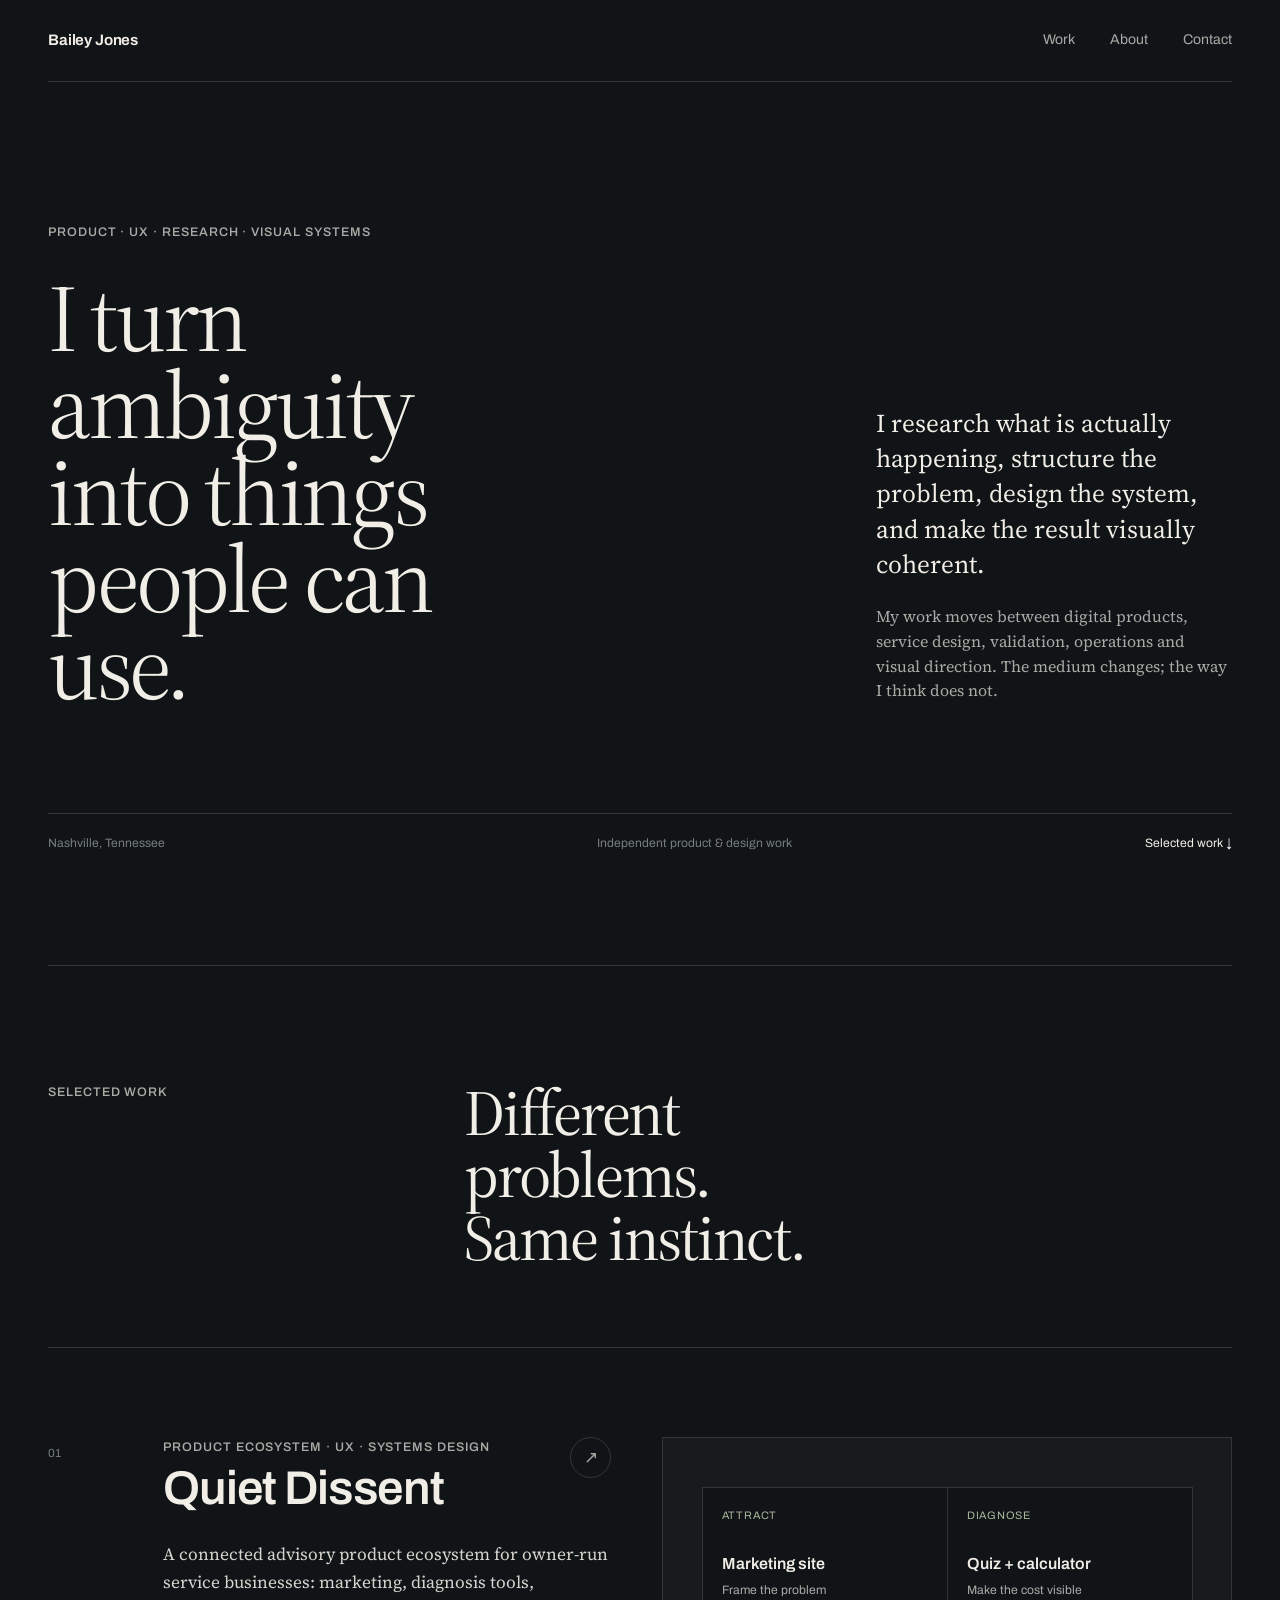
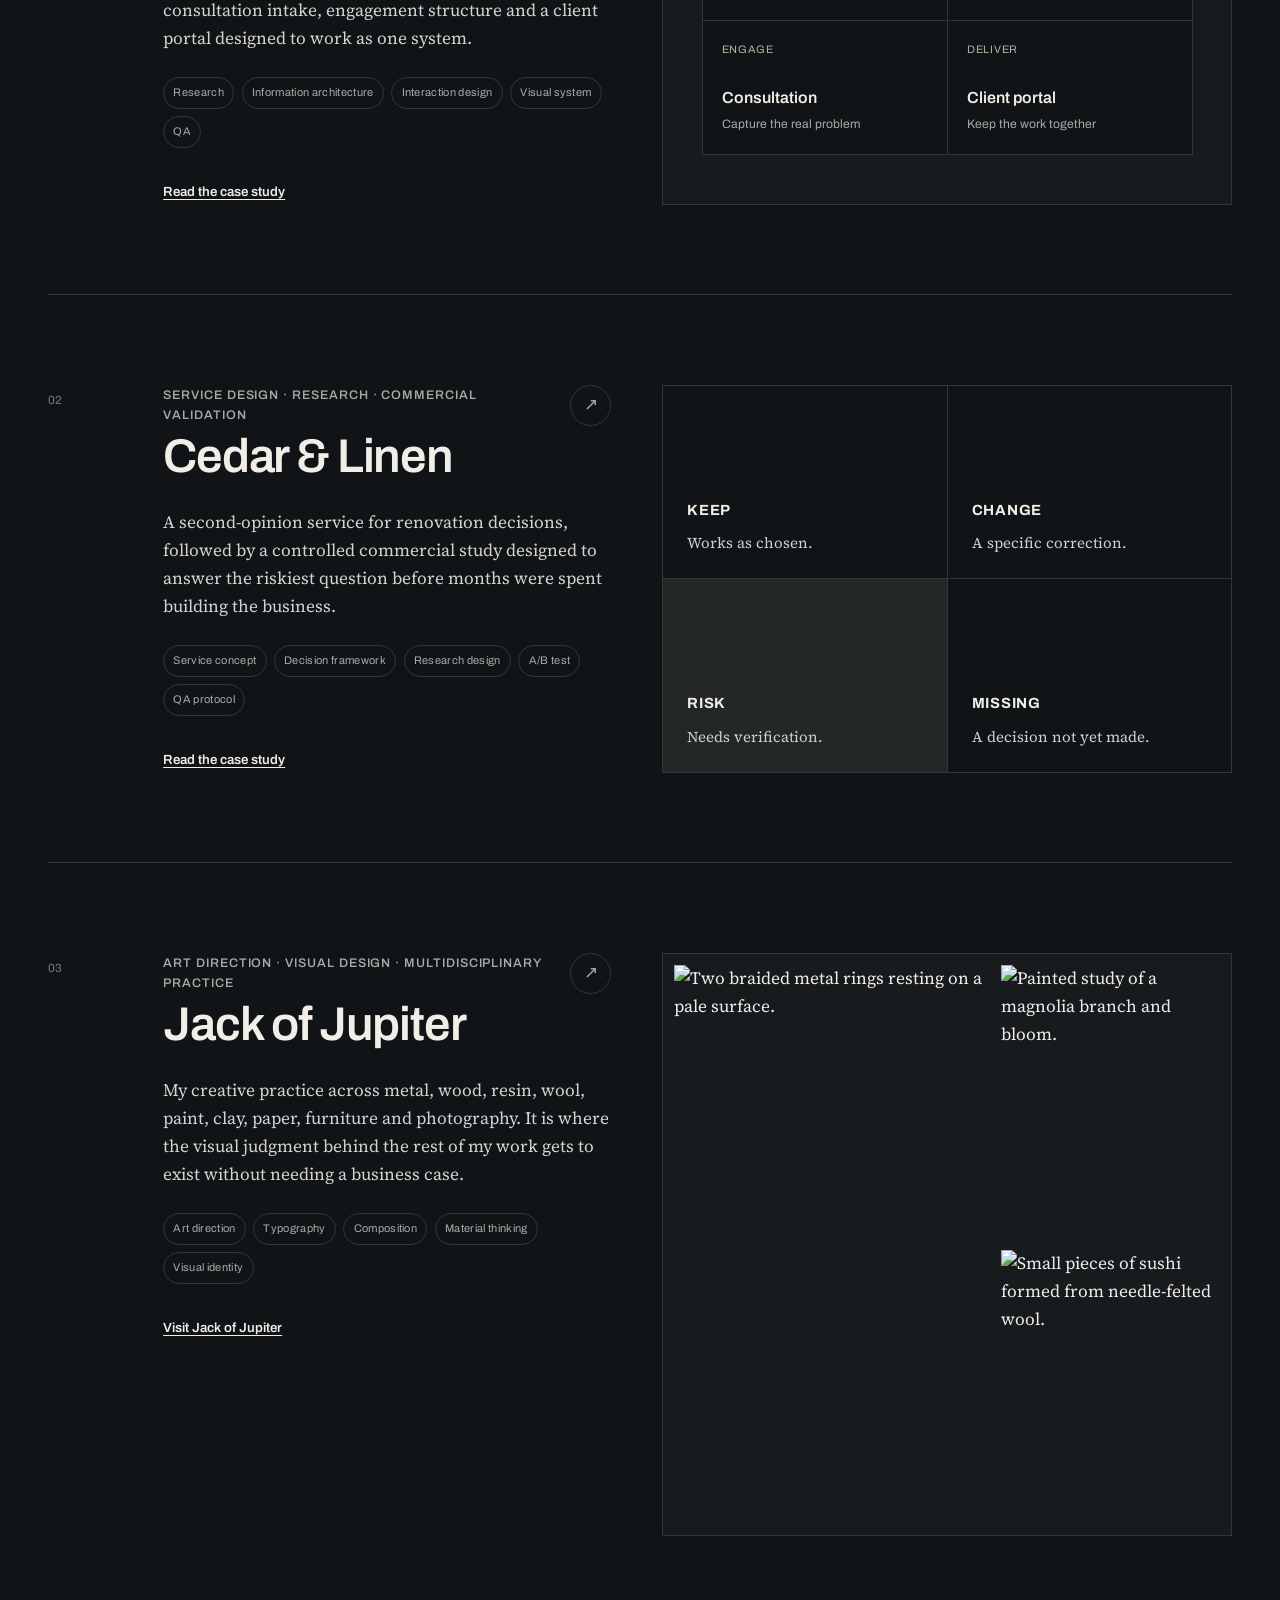
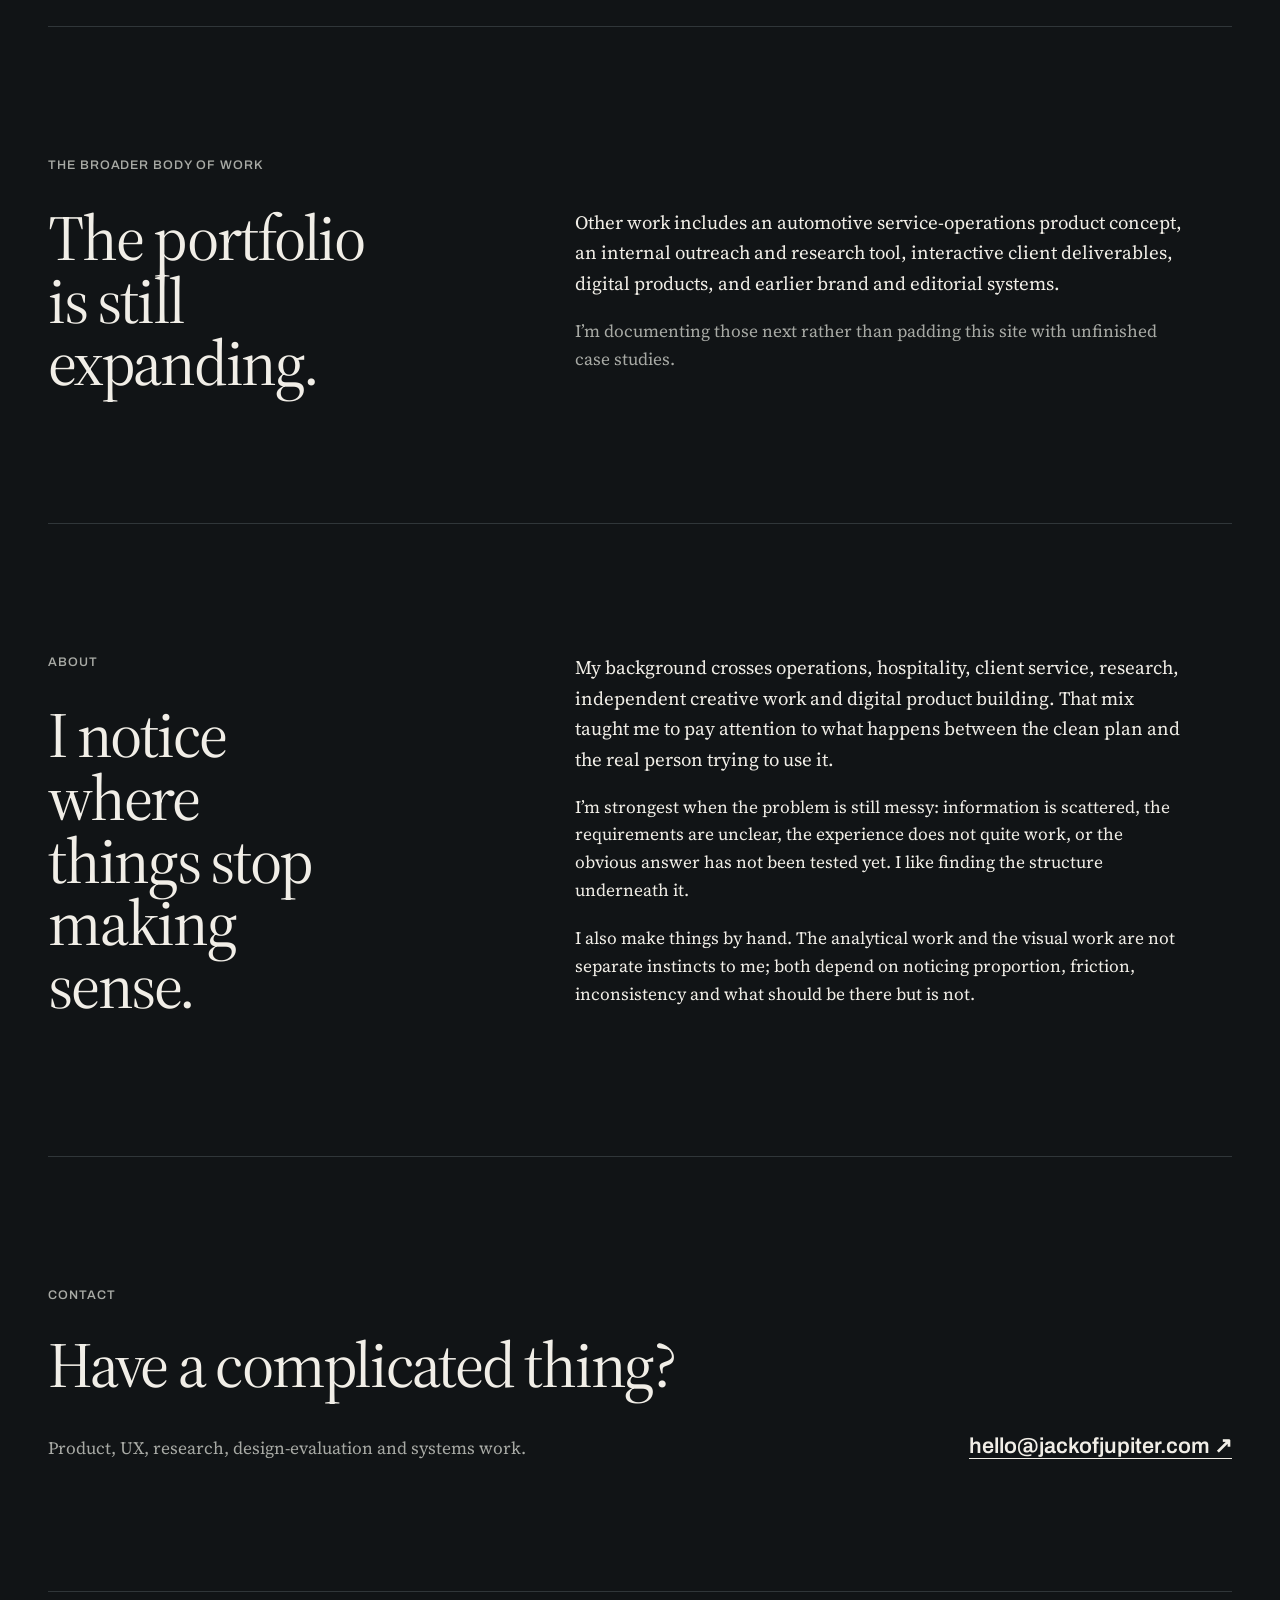
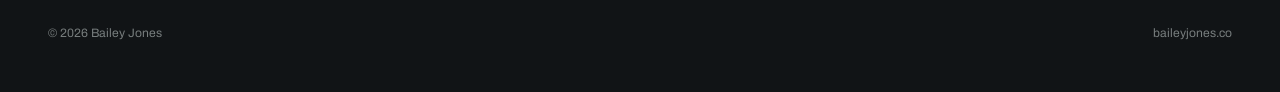
==== index.html @ 88d44edd "Add files via upload" ====
<!doctype html>
<html lang="en">
<head>
<meta charset="utf-8">
<meta name="viewport" content="width=device-width, initial-scale=1, viewport-fit=cover">
<title>Bailey Jones — Product, UX, research & visual systems</title>
<meta name="description" content="Bailey Jones turns ambiguous problems into clear systems, useful experiences and visually coherent work.">
<meta property="og:title" content="Bailey Jones — Product, UX, research & visual systems">
<meta property="og:description" content="Selected work in product thinking, UX, research, service design and visual systems.">
<meta property="og:type" content="website">
<link rel="icon" href="/favicon.svg" type="image/svg+xml">
<link rel="preconnect" href="https://fonts.googleapis.com">
<link rel="preconnect" href="https://fonts.gstatic.com" crossorigin>
<link href="https://fonts.googleapis.com/css2?family=Archivo:wdth,wght@62..125,100..900&family=Source+Serif+4:ital,opsz,wght@0,8..60,300..700;1,8..60,400&display=swap" rel="stylesheet">
<link rel="stylesheet" href="/styles.css">
</head>

<body>
<a class="skip" href="#main">Skip to content</a>

<div class="wrap">
  <header class="site-head">
    <a class="name" href="/">Bailey Jones</a>
    <nav aria-label="Primary">
      <a href="#work">Work</a>
      <a href="#about">About</a>
      <a href="#contact">Contact</a>
    </nav>
  </header>

  <main id="main">
    <section class="hero" aria-labelledby="hero-title">
      <p class="eyebrow">Product · UX · research · visual systems</p>

      <div class="hero-grid">
        <h1 id="hero-title">I turn ambiguity into things people can use.</h1>

        <div class="hero-copy">
          <p>I research what is actually happening, structure the problem, design the system, and make the result visually coherent.</p>
          <p class="hero-note">My work moves between digital products, service design, validation, operations and visual direction. The medium changes; the way I think does not.</p>
        </div>
      </div>

      <div class="hero-footer" aria-label="Summary">
        <span>Nashville, Tennessee</span>
        <span>Independent product & design work</span>
        <a href="#work">Selected work ↓</a>
      </div>
    </section>

    <section id="work" class="work" aria-labelledby="work-title">
      <div class="section-head">
        <p class="section-kicker">Selected work</p>
        <h2 id="work-title">Different problems.<br>Same instinct.</h2>
      </div>

      <div class="work-list">
        <article class="project" id="quiet-dissent">
          <div class="project-index" aria-hidden="true">01</div>

          <div class="project-main">
            <div class="project-heading">
              <div>
                <p class="project-type">Product ecosystem · UX · systems design</p>
                <h3>Quiet Dissent</h3>
              </div>
              <a class="project-arrow" href="/quiet-dissent" aria-label="Read Quiet Dissent case study">↗</a>
            </div>

            <p class="project-desc">A connected advisory product ecosystem for owner-run service businesses: marketing, diagnosis tools, consultation intake, engagement structure and a client portal designed to work as one system.</p>

            <div class="project-proof">
              <span>Research</span>
              <span>Information architecture</span>
              <span>Interaction design</span>
              <span>Visual system</span>
              <span>QA</span>
            </div>

            <a class="text-link" href="/quiet-dissent">Read the case study</a>
          </div>

          <div class="project-visual project-visual-system" aria-label="Quiet Dissent system overview">
            <div class="system-mini">
              <div><span>Attract</span><b>Marketing site</b><small>Frame the problem</small></div>
              <div><span>Diagnose</span><b>Quiz + calculator</b><small>Make the cost visible</small></div>
              <div><span>Engage</span><b>Consultation</b><small>Capture the real problem</small></div>
              <div><span>Deliver</span><b>Client portal</b><small>Keep the work together</small></div>
            </div>
          </div>
        </article>

        <article class="project" id="cedar-and-linen">
          <div class="project-index" aria-hidden="true">02</div>

          <div class="project-main">
            <div class="project-heading">
              <div>
                <p class="project-type">Service design · research · commercial validation</p>
                <h3>Cedar &amp; Linen</h3>
              </div>
              <a class="project-arrow" href="/cedar-and-linen" aria-label="Read Cedar and Linen case study">↗</a>
            </div>

            <p class="project-desc">A second-opinion service for renovation decisions, followed by a controlled commercial study designed to answer the riskiest question before months were spent building the business.</p>

            <div class="project-proof">
              <span>Service concept</span>
              <span>Decision framework</span>
              <span>Research design</span>
              <span>A/B test</span>
              <span>QA protocol</span>
            </div>

            <a class="text-link" href="/cedar-and-linen">Read the case study</a>
          </div>

          <div class="project-visual">
            <dl class="verdicts compact" aria-label="Cedar and Linen review framework">
              <div><dt>KEEP</dt><dd>Works as chosen.</dd></div>
              <div><dt>CHANGE</dt><dd>A specific correction.</dd></div>
              <div class="risk"><dt>RISK</dt><dd>Needs verification.</dd></div>
              <div><dt>MISSING</dt><dd>A decision not yet made.</dd></div>
            </dl>
          </div>
        </article>

        <article class="project project-creative" id="jack-of-jupiter">
          <div class="project-index" aria-hidden="true">03</div>

          <div class="project-main">
            <div class="project-heading">
              <div>
                <p class="project-type">Art direction · visual design · multidisciplinary practice</p>
                <h3>Jack of Jupiter</h3>
              </div>
              <a class="project-arrow" href="https://www.jackofjupiter.com" aria-label="Visit Jack of Jupiter">↗</a>
            </div>

            <p class="project-desc">My creative practice across metal, wood, resin, wool, paint, clay, paper, furniture and photography. It is where the visual judgment behind the rest of my work gets to exist without needing a business case.</p>

            <div class="project-proof">
              <span>Art direction</span>
              <span>Typography</span>
              <span>Composition</span>
              <span>Material thinking</span>
              <span>Visual identity</span>
            </div>

            <a class="text-link" href="https://www.jackofjupiter.com">Visit Jack of Jupiter</a>
          </div>

          <div class="project-visual creative-grid" aria-label="Selected Jack of Jupiter work">
            <figure class="creative-a">
              <img loading="lazy" src="https://www.jackofjupiter.com/_next/image?url=%2Fwork%2Fbraided-rings.jpg&w=828&q=75" alt="Two braided metal rings resting on a pale surface." width="400" height="400">
            </figure>
            <figure class="creative-b">
              <img loading="lazy" src="https://www.jackofjupiter.com/_next/image?url=%2Fwork%2Fmagnolia-study.jpg&w=828&q=75" alt="Painted study of a magnolia branch and bloom." width="320" height="400">
            </figure>
            <figure class="creative-c">
              <img loading="lazy" src="https://www.jackofjupiter.com/_next/image?url=%2Fwork%2Fneedle-felt-sushi.jpg&w=828&q=75" alt="Small pieces of sushi formed from needle-felted wool." width="400" height="400">
            </figure>
          </div>
        </article>
      </div>
    </section>

    <section class="range" aria-labelledby="range-title">
      <p class="section-kicker">The broader body of work</p>
      <div class="range-grid">
        <h2 id="range-title">The portfolio is still expanding.</h2>
        <div>
          <p>Other work includes an automotive service-operations product concept, an internal outreach and research tool, interactive client deliverables, digital products, and earlier brand and editorial systems.</p>
          <p class="muted">I’m documenting those next rather than padding this site with unfinished case studies.</p>
        </div>
      </div>
    </section>

    <section class="about" id="about" aria-labelledby="about-title">
      <div>
        <p class="section-kicker">About</p>
        <h2 id="about-title">I notice where things stop making sense.</h2>
      </div>

      <div class="about-copy">
        <p>My background crosses operations, hospitality, client service, research, independent creative work and digital product building. That mix taught me to pay attention to what happens between the clean plan and the real person trying to use it.</p>
        <p>I’m strongest when the problem is still messy: information is scattered, the requirements are unclear, the experience does not quite work, or the obvious answer has not been tested yet. I like finding the structure underneath it.</p>
        <p>I also make things by hand. The analytical work and the visual work are not separate instincts to me; both depend on noticing proportion, friction, inconsistency and what should be there but is not.</p>
      </div>
    </section>

    <section class="contact" id="contact" aria-labelledby="contact-title">
      <p class="section-kicker">Contact</p>
      <h2 id="contact-title">Have a complicated thing?</h2>
      <div class="contact-row">
        <p>Product, UX, research, design-evaluation and systems work.</p>
        <a class="contact-link" href="mailto:hello@jackofjupiter.com">hello@jackofjupiter.com ↗</a>
      </div>
    </section>
  </main>

  <footer class="site-foot">
    <span>© 2026 Bailey Jones</span>
    <span>baileyjones.co</span>
  </footer>
</div>
</body>
</html>
---- styles.css ----
:root {
  --bg: #111416;
  --bg-soft: #171b1e;
  --panel: #1d2225;
  --ink: #f1eee7;
  --muted: #a8aaa5;
  --quiet: #777d7d;
  --rule: #303639;
  --accent: #a9b59d;
  --accent-soft: #c8d0c0;
  --warm: #d7c6ad;

  --display: "Source Serif 4", Georgia, serif;
  --ui: "Archivo", "Helvetica Neue", Arial, sans-serif;

  --page: 82rem;
  --gutter: clamp(1.25rem, 4vw, 3rem);

  box-sizing: border-box;
  color-scheme: dark;
}

*, *::before, *::after { box-sizing: inherit; }

html {
  scroll-behavior: smooth;
  scroll-padding-top: 2rem;
  -webkit-text-size-adjust: 100%;
}

body {
  margin: 0;
  background: var(--bg);
  color: var(--ink);
  font-family: var(--display);
  font-size: 1.08rem;
  line-height: 1.62;
  text-rendering: optimizeLegibility;
}

img { max-width: 100%; display: block; }

a {
  color: inherit;
  text-decoration-thickness: 1px;
  text-underline-offset: .22em;
}

a:hover { text-decoration-thickness: 2px; }

:focus-visible {
  outline: 2px solid var(--accent-soft);
  outline-offset: 4px;
  border-radius: 2px;
}

.skip {
  position: absolute;
  left: -9999px;
}

.skip:focus {
  left: var(--gutter);
  top: 1rem;
  z-index: 100;
  background: var(--ink);
  color: var(--bg);
  padding: .55rem .8rem;
  font-family: var(--ui);
  font-size: .85rem;
}

.wrap {
  width: min(100%, var(--page));
  margin: 0 auto;
  padding: 0 var(--gutter);
}

/* Header */

.site-head {
  display: flex;
  justify-content: space-between;
  align-items: center;
  gap: 2rem;
  min-height: 5.1rem;
  border-bottom: 1px solid var(--rule);
  font-family: var(--ui);
}

.site-head .name {
  font-size: .95rem;
  font-weight: 650;
  letter-spacing: -.01em;
  text-decoration: none;
}

.site-head nav {
  display: flex;
  gap: clamp(1rem, 3vw, 2.2rem);
}

.site-head nav a {
  color: var(--muted);
  font-size: .88rem;
  text-decoration: none;
}

.site-head nav a:hover,
.site-head nav a[aria-current] {
  color: var(--ink);
}

/* Shared type */

h1, h2, h3 {
  margin: 0;
  font-weight: 430;
  letter-spacing: -.035em;
}

h1, h2 { font-family: var(--display); }

h3 {
  font-family: var(--ui);
  letter-spacing: -.025em;
}

.eyebrow,
.section-kicker,
.project-type,
.project-index,
.project-proof,
.hero-footer,
.text-link,
.project-arrow,
.label,
.back,
.diagram-note {
  font-family: var(--ui);
}

.eyebrow,
.section-kicker,
.project-type {
  margin: 0;
  color: var(--muted);
  font-size: .78rem;
  font-weight: 550;
  letter-spacing: .075em;
  text-transform: uppercase;
}

.muted { color: var(--muted); }

/* Hero */

.hero {
  padding: clamp(5rem, 11vw, 9.5rem) 0 clamp(4.5rem, 9vw, 7rem);
  border-bottom: 1px solid var(--rule);
}

.hero-grid {
  display: grid;
  grid-template-columns: minmax(0, 1.35fr) minmax(17rem, .65fr);
  gap: clamp(3rem, 7vw, 7rem);
  align-items: end;
  margin-top: 2rem;
}

.hero h1 {
  max-width: 9.5ch;
  font-size: clamp(3.5rem, 7.4vw, 7rem);
  line-height: .92;
  font-weight: 380;
}

.hero-copy {
  padding-bottom: .45rem;
}

.hero-copy > p:first-child {
  margin: 0;
  max-width: 25rem;
  font-size: clamp(1.3rem, 2vw, 1.75rem);
  line-height: 1.38;
}

.hero-note {
  margin: 1.35rem 0 0;
  max-width: 27rem;
  color: var(--muted);
  font-size: 1rem;
  line-height: 1.55;
}

.hero-footer {
  display: grid;
  grid-template-columns: 1fr 1fr auto;
  gap: 1rem;
  margin-top: clamp(4rem, 8vw, 7rem);
  padding-top: 1.25rem;
  border-top: 1px solid var(--rule);
  color: var(--quiet);
  font-size: .76rem;
}

.hero-footer a {
  color: var(--ink);
  text-decoration: none;
}

/* Section headers */

.work {
  padding: clamp(4.5rem, 9vw, 8rem) 0 0;
}

.section-head {
  display: grid;
  grid-template-columns: 1fr 2fr;
  gap: 2rem;
  align-items: start;
  padding-bottom: clamp(3rem, 6vw, 5.5rem);
}

.section-head h2,
.range h2,
.about h2,
.contact h2 {
  font-size: clamp(2.4rem, 5vw, 4.8rem);
  line-height: .98;
  max-width: 12ch;
}

/* Project rows */

.work-list {
  border-top: 1px solid var(--rule);
}

.project {
  display: grid;
  grid-template-columns: 4rem minmax(18rem, .88fr) minmax(22rem, 1.12fr);
  gap: clamp(1.5rem, 4vw, 4.5rem);
  padding: clamp(3.5rem, 7vw, 6.5rem) 0;
  border-bottom: 1px solid var(--rule);
}

.project-index {
  color: var(--quiet);
  font-size: .74rem;
  padding-top: .4rem;
}

.project-main {
  align-self: start;
}

.project-heading {
  display: flex;
  justify-content: space-between;
  gap: 1rem;
  align-items: start;
}

.project-heading h3 {
  margin-top: .5rem;
  font-size: clamp(2rem, 3.7vw, 3.6rem);
  line-height: 1;
  font-weight: 590;
}

.project-arrow {
  flex: 0 0 auto;
  display: grid;
  place-items: center;
  width: 2.55rem;
  height: 2.55rem;
  border: 1px solid var(--rule);
  border-radius: 50%;
  color: var(--muted);
  text-decoration: none;
  transition: border-color .18s ease, color .18s ease, transform .18s ease;
}

.project-arrow:hover {
  color: var(--ink);
  border-color: var(--muted);
  transform: translate(2px, -2px);
}

.project-desc {
  max-width: 36rem;
  margin: 1.75rem 0 1.5rem;
  color: #d5d4cf;
  font-size: 1.08rem;
  line-height: 1.62;
}

.project-proof {
  display: flex;
  flex-wrap: wrap;
  gap: .45rem;
  margin-bottom: 1.8rem;
}

.project-proof span {
  padding: .38rem .58rem;
  border: 1px solid var(--rule);
  border-radius: 999px;
  color: var(--muted);
  font-size: .69rem;
  letter-spacing: .03em;
}

.text-link {
  font-size: .83rem;
  font-weight: 590;
}

.project-visual {
  align-self: stretch;
  min-height: 21rem;
  background: var(--bg-soft);
  border: 1px solid var(--rule);
  overflow: hidden;
}

/* Quiet Dissent visual */

.project-visual-system {
  display: grid;
  align-items: center;
  padding: clamp(1.3rem, 3vw, 2.4rem);
}

.system-mini {
  display: grid;
  grid-template-columns: repeat(2, 1fr);
  gap: 1px;
  background: var(--rule);
  border: 1px solid var(--rule);
}

.system-mini > div {
  min-height: 8.3rem;
  padding: 1.2rem;
  background: var(--bg);
}

.system-mini span,
.system-mini small {
  display: block;
  font-family: var(--ui);
}

.system-mini span {
  margin-bottom: 1.65rem;
  color: var(--accent);
  font-size: .68rem;
  letter-spacing: .07em;
  text-transform: uppercase;
}

.system-mini b {
  display: block;
  margin-bottom: .35rem;
  font-family: var(--ui);
  font-size: 1rem;
  font-weight: 590;
}

.system-mini small {
  color: var(--muted);
  font-size: .76rem;
  line-height: 1.35;
}

/* Cedar visual */

.verdicts {
  display: grid;
  grid-template-columns: repeat(2, 1fr);
  gap: 1px;
  margin: 0;
  background: var(--rule);
}

.verdicts > div {
  padding: 1.25rem 1.3rem;
  background: var(--bg);
}

.verdicts.compact {
  width: 100%;
  height: 100%;
}

.verdicts.compact > div {
  display: flex;
  flex-direction: column;
  justify-content: end;
  min-height: 10.5rem;
  padding: 1.5rem;
}

.verdicts dt {
  margin-bottom: .6rem;
  font-family: var(--ui);
  font-size: .92rem;
  font-weight: 700;
  letter-spacing: .05em;
}

.verdicts dt span {
  display: block;
  margin-top: .15rem;
  color: var(--muted);
  font-size: .78rem;
  font-weight: 500;
  letter-spacing: 0;
}

.verdicts dd {
  margin: 0;
  color: #d1d2cd;
  font-size: .94rem;
  line-height: 1.45;
}

.verdicts .risk {
  background: color-mix(in srgb, var(--accent) 12%, var(--bg));
}

/* Creative visual */

.creative-grid {
  display: grid;
  grid-template-columns: 1.18fr .82fr;
  grid-template-rows: 1fr 1fr;
  gap: .7rem;
  padding: .7rem;
  background: var(--bg-soft);
}

.creative-grid figure {
  margin: 0;
  overflow: hidden;
  min-height: 0;
}

.creative-grid img {
  width: 100%;
  height: 100%;
  object-fit: cover;
}

.creative-a { grid-row: 1 / 3; }
.creative-b { grid-column: 2; grid-row: 1; }
.creative-c { grid-column: 2; grid-row: 2; }

/* Range */

.range,
.about,
.contact {
  padding: clamp(5rem, 10vw, 9rem) 0;
  border-bottom: 1px solid var(--rule);
}

.range-grid,
.about {
  display: grid;
  grid-template-columns: minmax(15rem, .8fr) minmax(20rem, 1.2fr);
  gap: clamp(3rem, 7vw, 8rem);
}

.range-grid {
  margin-top: 2rem;
  align-items: start;
}

.range-grid > div:last-child,
.about-copy {
  max-width: 38rem;
}

.range-grid p,
.about-copy p {
  margin: 0 0 1.2rem;
}

.range-grid p:first-child,
.about-copy p:first-child {
  font-size: 1.18rem;
}

/* About */

.about {
  align-items: start;
}

.about .section-kicker {
  margin-bottom: 2rem;
}

.about h2 {
  max-width: 10ch;
}

/* Contact */

.contact .section-kicker {
  margin-bottom: 1.8rem;
}

.contact h2 {
  max-width: none;
}

.contact-row {
  display: grid;
  grid-template-columns: 1fr auto;
  gap: 2rem;
  align-items: end;
  margin-top: 2rem;
}

.contact-row p {
  max-width: 34rem;
  margin: 0;
  color: var(--muted);
}

.contact-link {
  font-family: var(--ui);
  font-size: clamp(1.05rem, 2vw, 1.35rem);
  font-weight: 600;
}

/* Footer */

.site-foot {
  display: flex;
  justify-content: space-between;
  gap: 1rem;
  flex-wrap: wrap;
  padding: 2rem 0 3rem;
  color: var(--quiet);
  font-family: var(--ui);
  font-size: .76rem;
}

/* Existing case-study pages */

.cs-intro {
  display: grid;
  grid-template-columns: minmax(0, 1.35fr) minmax(17rem, .65fr);
  gap: clamp(3rem, 7vw, 7rem);
  align-items: end;
  padding: clamp(4rem, 9vw, 8rem) 0 clamp(3rem, 6vw, 5rem);
  border-bottom: 1px solid var(--rule);
}

.back {
  color: var(--muted);
  font-size: .78rem;
}

.cs-intro h1 {
  margin-top: 1.25rem;
  font-size: clamp(3.4rem, 7vw, 6.8rem);
  line-height: .92;
  font-weight: 390;
}

.cs-intro .lede {
  max-width: 30ch;
  margin: 1.4rem 0 0;
  color: #d5d4cf;
  font-size: clamp(1.25rem, 2vw, 1.6rem);
  line-height: 1.4;
}

.facts {
  display: grid;
  grid-template-columns: max-content 1fr;
  gap: .7rem 1.2rem;
  margin: 0;
}

.facts dt {
  font-family: var(--ui);
  font-size: .72rem;
  font-weight: 650;
  text-transform: uppercase;
  letter-spacing: .055em;
}

.facts dd {
  margin: 0;
  color: var(--muted);
  font-size: .98rem;
  line-height: 1.45;
}

.cs-section {
  display: grid;
  grid-template-columns: minmax(10rem, .45fr) minmax(0, 1fr);
  gap: clamp(2rem, 6vw, 7rem);
  padding: clamp(3.5rem, 7vw, 6.5rem) 0;
  border-bottom: 1px solid var(--rule);
}

.cs-section > h2 {
  font-size: clamp(1.8rem, 3vw, 2.8rem);
  line-height: 1;
}

.cs-section .prose,
.cs-section .decisions,
.cs-section .links {
  max-width: 44rem;
}

.cs-section .prose p {
  margin: 0 0 1.15rem;
}

.cs-section .prose ul {
  margin: 0 0 1.2rem;
  padding-left: 1.1rem;
}

.cs-section .prose li {
  margin-bottom: .55rem;
}

.cs-section .full {
  grid-column: 1 / -1;
  margin-top: 1rem;
}

.flow {
  display: grid;
  grid-template-columns: repeat(2, 1fr);
  gap: 1px;
  margin: 0;
  padding: 0;
  list-style: none;
  background: var(--rule);
  border: 1px solid var(--rule);
  counter-reset: stage;
}

.flow > li {
  padding: 1.25rem;
  background: var(--bg);
  counter-increment: stage;
}

.flow .stage {
  display: flex;
  gap: .55rem;
  align-items: baseline;
  margin-bottom: .75rem;
  font-family: var(--ui);
  font-weight: 650;
}

.flow .stage::before {
  content: counter(stage);
  color: var(--quiet);
  font-size: .72rem;
  font-weight: 500;
}

.flow ul {
  display: grid;
  gap: .65rem;
  margin: 0;
  padding: 0;
  list-style: none;
}

.flow ul li {
  padding-left: .85rem;
  border-left: 2px solid var(--rule);
  color: var(--muted);
  font-size: .9rem;
  line-height: 1.45;
}

.flow ul li b {
  display: block;
  color: var(--ink);
  font-family: var(--ui);
  font-size: .88rem;
  font-weight: 600;
}

.flow ul li.internal {
  border-left-style: dashed;
}

.flow.four {
  grid-template-columns: repeat(4, 1fr);
}

.diagram-note {
  margin: .75rem 0 0;
  color: var(--quiet);
  font-size: .72rem;
}

.decisions {
  display: grid;
}

.decision {
  padding: 2rem 0;
  border-top: 1px solid var(--rule);
}

.decision:first-child {
  padding-top: 0;
  border-top: 0;
}

.decision h3 {
  margin-bottom: .85rem;
  font-size: 1.45rem;
}

.decision p {
  margin: 0 0 .9rem;
}

.decision .why,
.decision .cost {
  display: grid;
  grid-template-columns: 5rem 1fr;
  gap: 1rem;
  margin: 0 0 .65rem;
  color: var(--muted);
  font-size: .98rem;
}

.decision .why b,
.decision .cost b {
  color: var(--ink);
  font-family: var(--ui);
  font-size: .72rem;
  font-weight: 650;
  text-transform: uppercase;
  letter-spacing: .05em;
}

.links {
  display: grid;
  gap: 1rem;
  margin: 0;
  padding: 0;
  list-style: none;
}

.links li {
  display: grid;
  gap: .15rem;
  padding-bottom: 1rem;
  border-bottom: 1px solid var(--rule);
}

.links a {
  font-family: var(--ui);
  font-weight: 600;
}

.links span {
  color: var(--muted);
  font-size: .95rem;
}

.variants {
  display: grid;
  grid-template-columns: 1fr 1fr;
  gap: 1px;
  max-width: 38rem;
  margin: 0 0 1.5rem;
  background: var(--rule);
  border: 1px solid var(--rule);
}

.variants > div {
  padding: 1.15rem 1.25rem;
  background: var(--bg);
}

.variants .price {
  font-family: var(--ui);
  font-size: clamp(1.8rem, 3vw, 2.5rem);
  font-weight: 650;
}

.variants .same {
  grid-column: 1 / -1;
  color: var(--muted);
  font-family: var(--ui);
  font-size: .8rem;
}

.next {
  padding: clamp(3rem, 7vw, 5rem) 0;
}

.next .label {
  color: var(--muted);
  font-size: .72rem;
  text-transform: uppercase;
  letter-spacing: .06em;
}

.next a {
  display: inline-block;
  margin-top: .4rem;
  font-size: clamp(2rem, 4vw, 3.7rem);
  line-height: 1;
}

.strip {
  display: flex;
  gap: .8rem;
  overflow-x: auto;
  margin: 0;
  padding: .25rem 0 1rem;
  list-style: none;
  scroll-snap-type: x mandatory;
}

.strip li {
  flex: 0 0 auto;
  scroll-snap-align: start;
}

.strip figure { margin: 0; }

.strip img {
  height: clamp(15rem, 33vw, 24rem);
  width: auto;
  object-fit: cover;
}

.strip figcaption {
  margin-top: .45rem;
  color: var(--muted);
  font-family: var(--ui);
  font-size: .75rem;
}

/* Responsive */

@media (max-width: 62rem) {
  .hero-grid,
  .cs-intro {
    grid-template-columns: 1fr;
  }

  .hero h1 {
    max-width: 11ch;
  }

  .hero-copy {
    max-width: 34rem;
  }

  .project {
    grid-template-columns: 3rem 1fr;
  }

  .project-visual {
    grid-column: 2;
  }

  .section-head,
  .range-grid,
  .about {
    grid-template-columns: 1fr;
  }

  .flow.four {
    grid-template-columns: repeat(2, 1fr);
  }
}

@media (max-width: 42rem) {
  body { font-size: 1rem; }

  .site-head {
    min-height: 4.5rem;
  }

  .site-head nav {
    gap: .9rem;
  }

  .hero {
    padding-top: 4rem;
  }

  .hero h1 {
    max-width: none;
    font-size: clamp(3rem, 15vw, 4.5rem);
  }

  .hero-footer {
    grid-template-columns: 1fr;
    gap: .45rem;
  }

  .project {
    grid-template-columns: 1fr;
    gap: 1.25rem;
  }

  .project-index {
    padding-top: 0;
  }

  .project-visual {
    grid-column: 1;
    min-height: 18rem;
  }

  .system-mini,
  .verdicts {
    grid-template-columns: 1fr;
  }

  .creative-grid {
    min-height: 28rem;
  }

  .contact-row {
    grid-template-columns: 1fr;
    align-items: start;
  }

  .cs-section {
    grid-template-columns: 1fr;
  }

  .flow,
  .flow.four {
    grid-template-columns: 1fr;
  }

  .decision .why,
  .decision .cost {
    grid-template-columns: 1fr;
    gap: .2rem;
  }

  .variants {
    grid-template-columns: 1fr;
  }

  .variants .same {
    grid-column: 1;
  }
}

@media (prefers-reduced-motion: reduce) {
  html { scroll-behavior: auto; }

  .project-arrow {
    transition: none;
  }
}
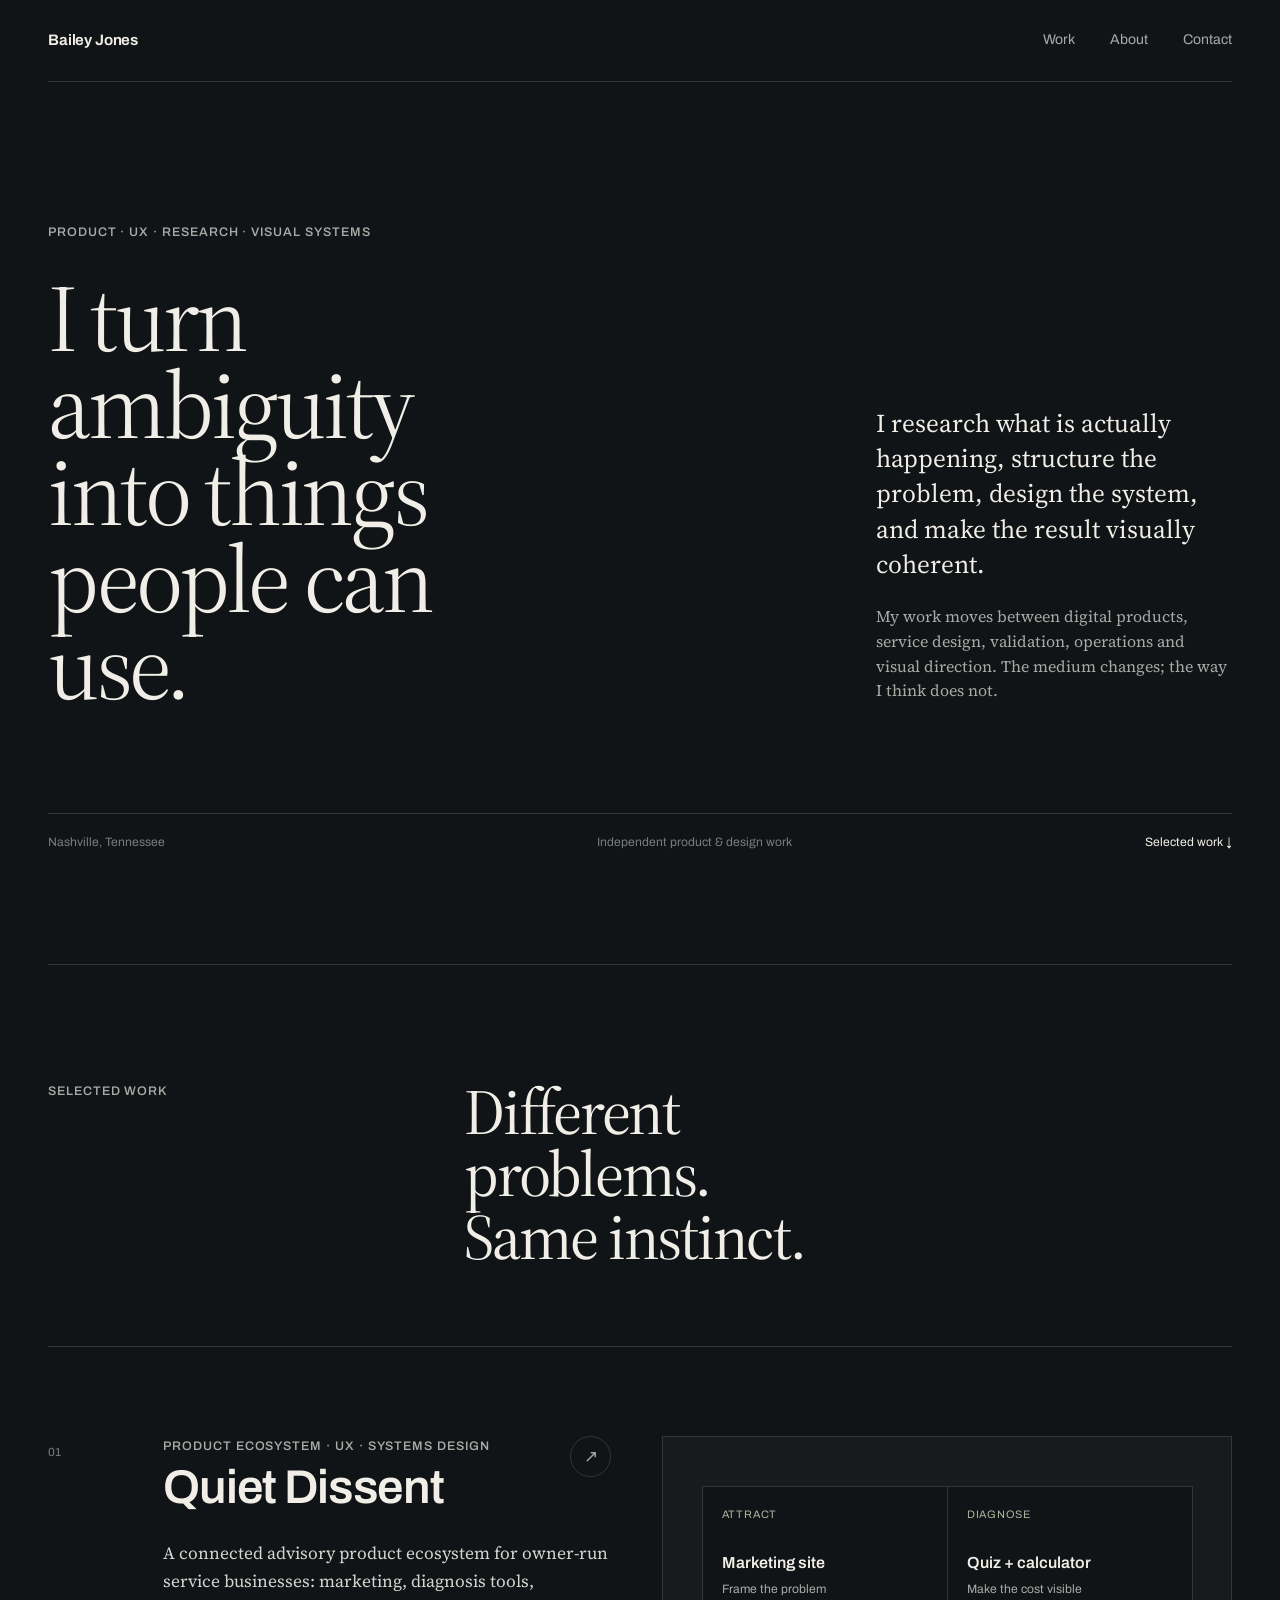
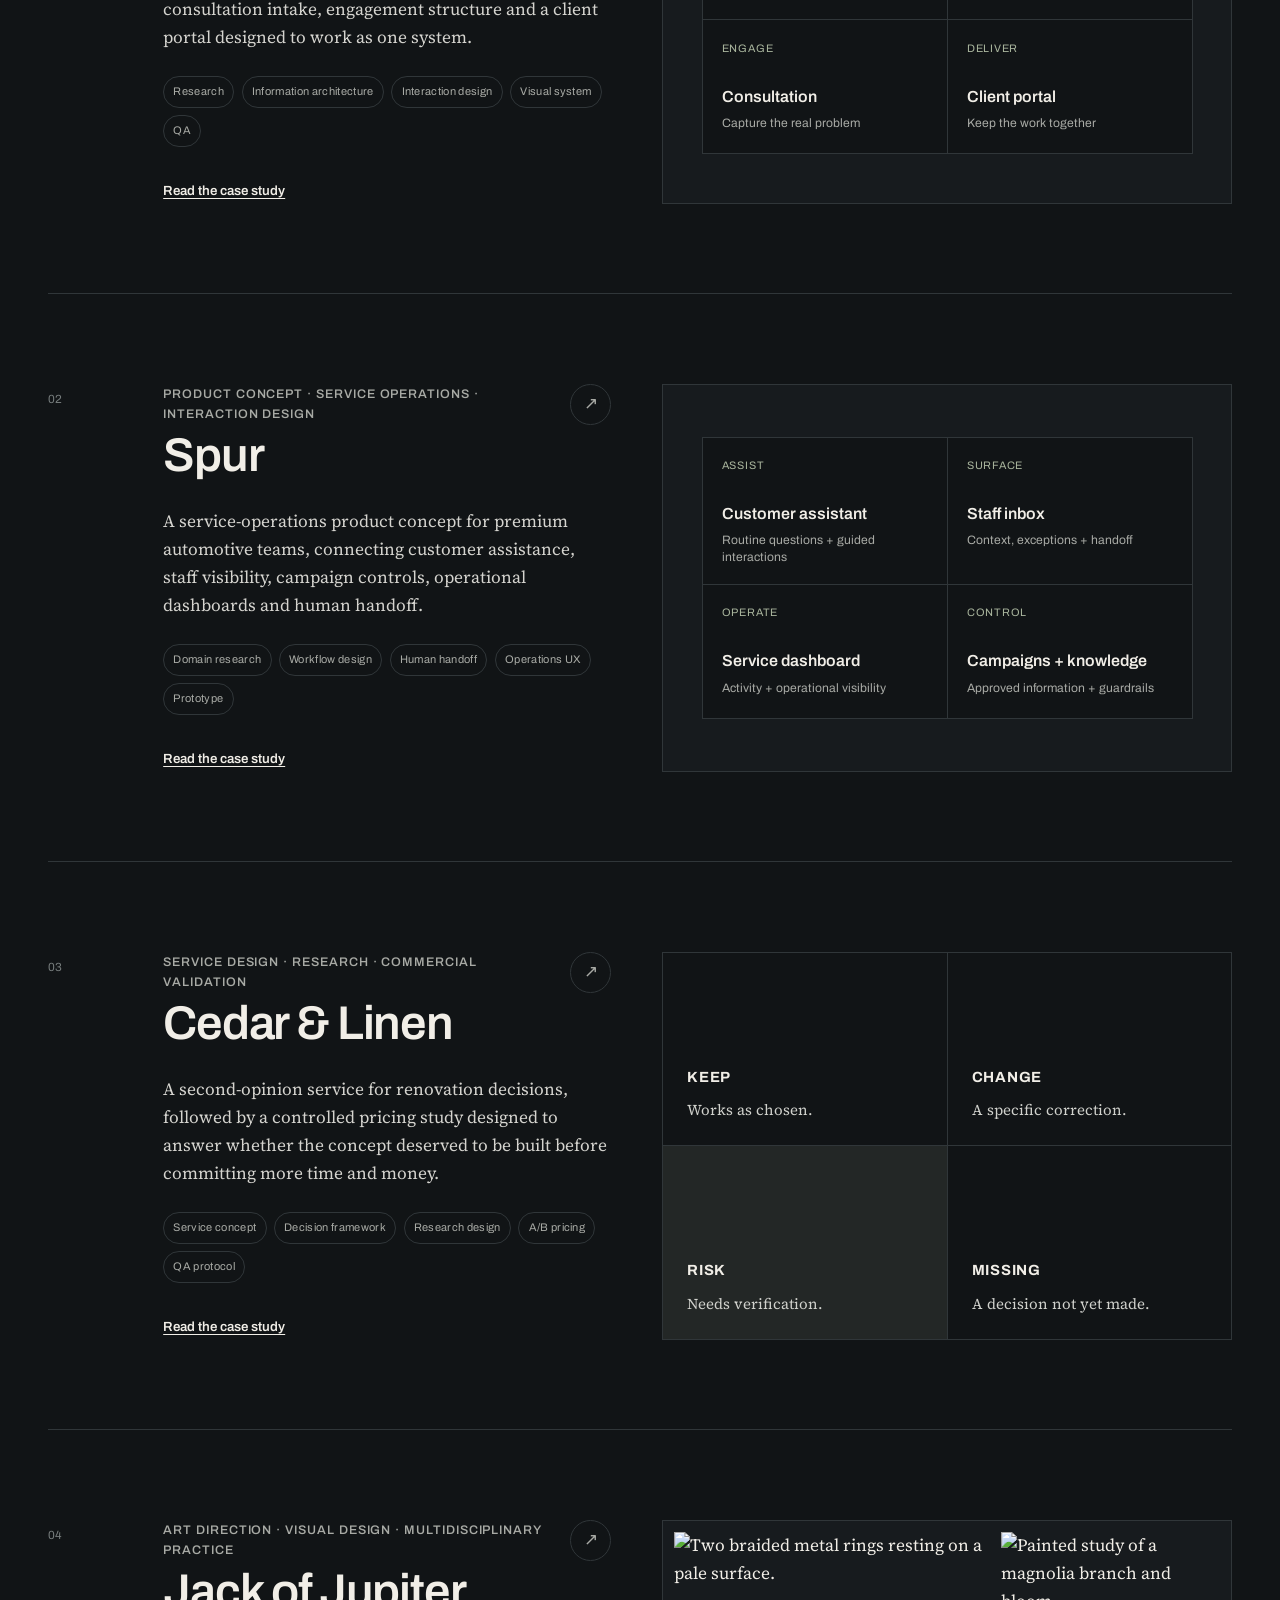
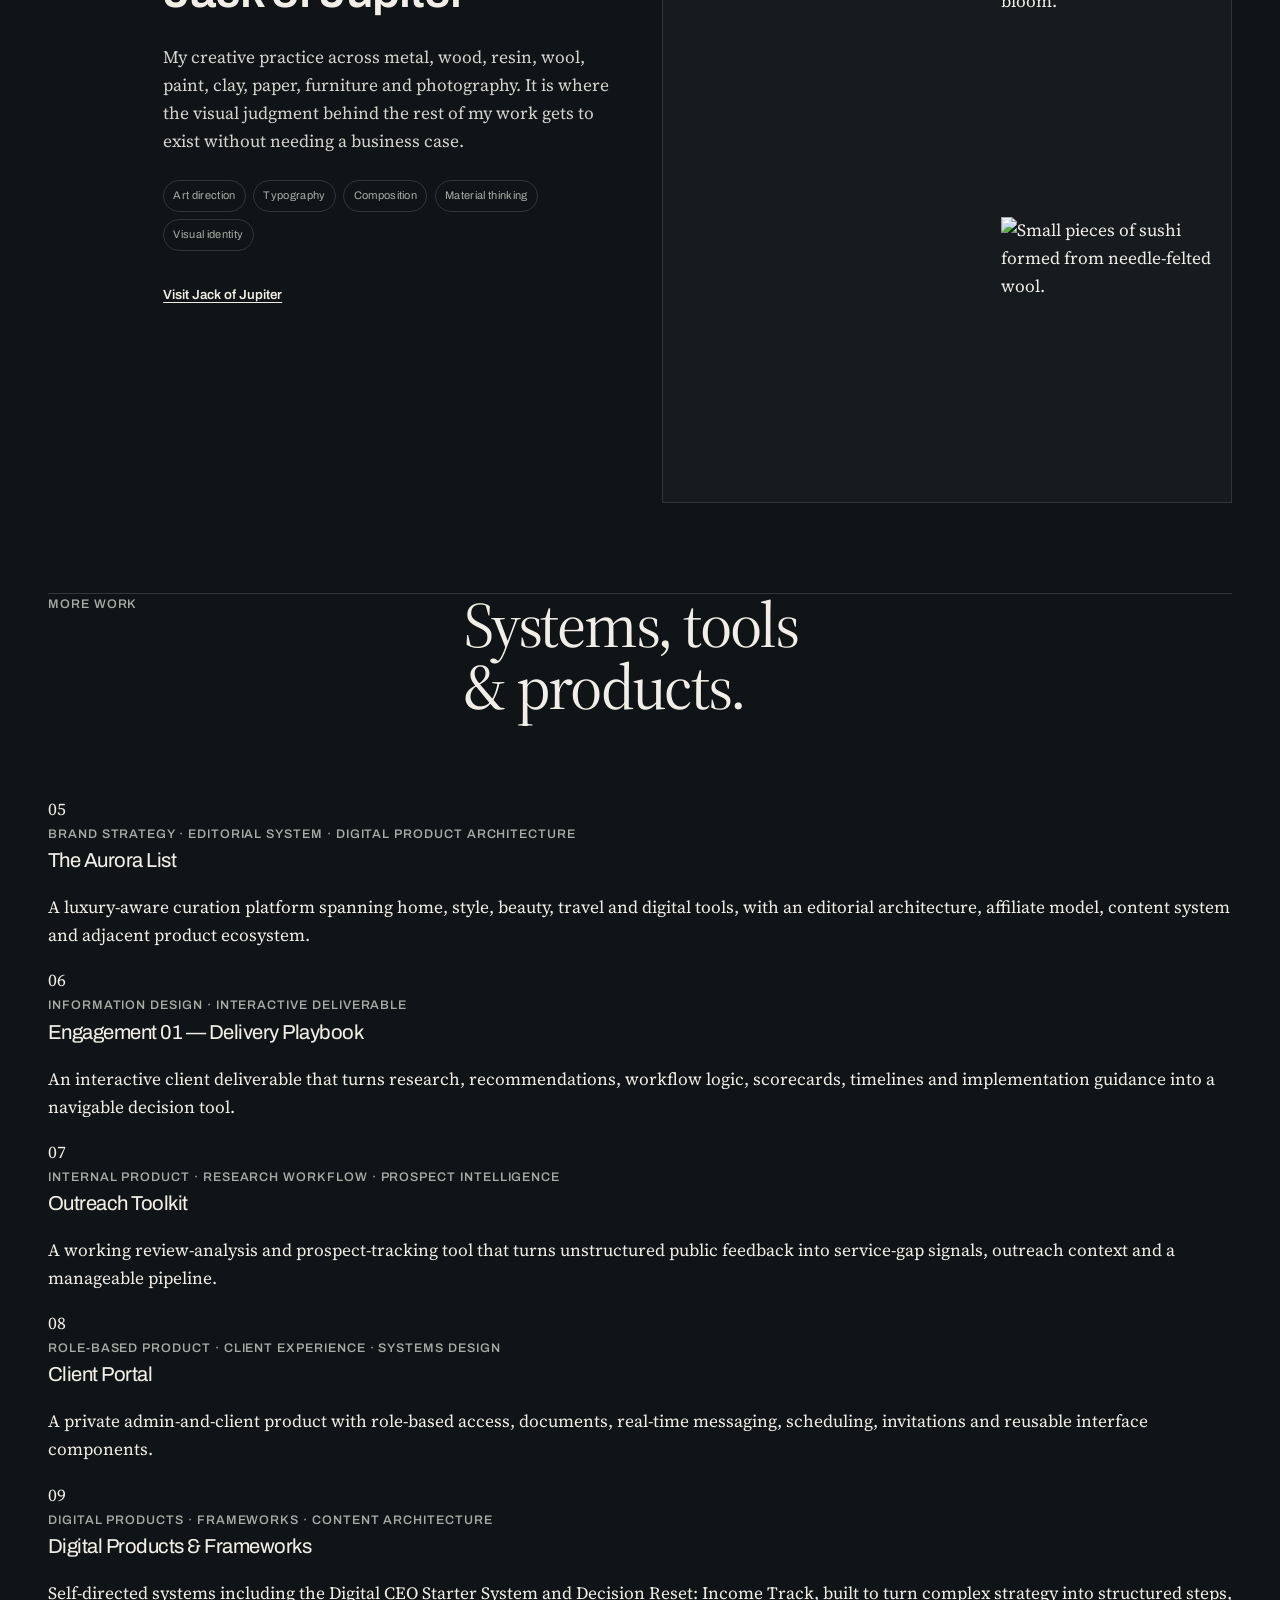
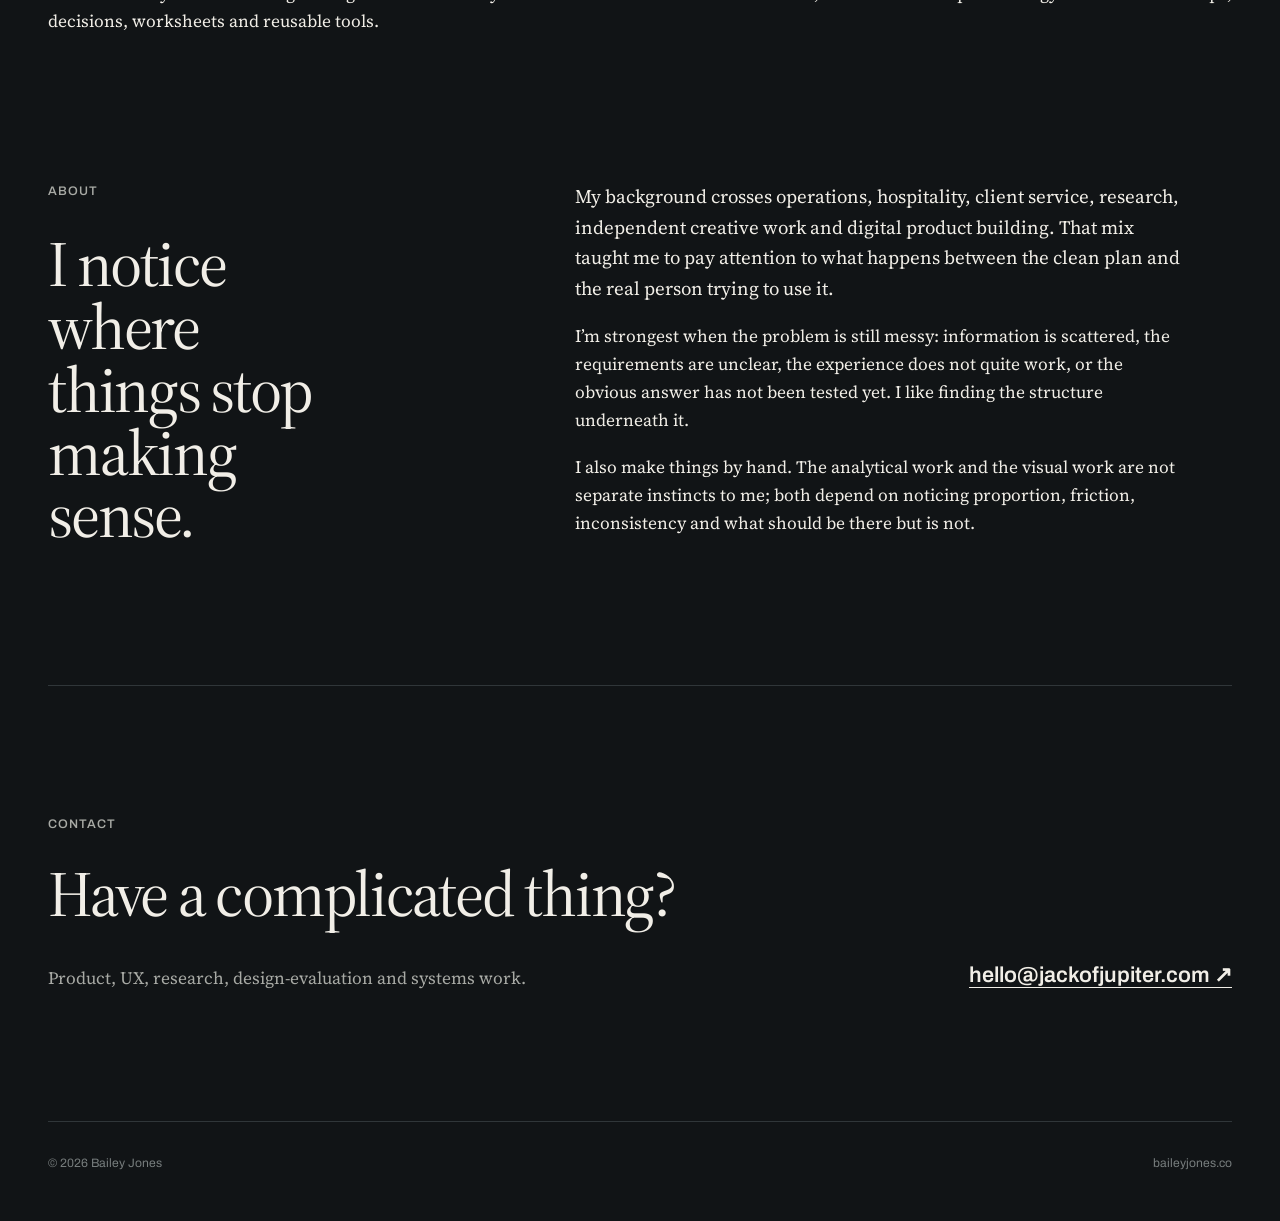
==== commit 7ec9651d: "Expand portfolio with additional project work" ====
--- a/index.html
+++ b/index.html
@@ -57,7 +57,6 @@
       <div class="work-list">
         <article class="project" id="quiet-dissent">
           <div class="project-index" aria-hidden="true">01</div>
-
           <div class="project-main">
             <div class="project-heading">
               <div>
@@ -66,20 +65,12 @@
               </div>
               <a class="project-arrow" href="/quiet-dissent" aria-label="Read Quiet Dissent case study">↗</a>
             </div>
-
             <p class="project-desc">A connected advisory product ecosystem for owner-run service businesses: marketing, diagnosis tools, consultation intake, engagement structure and a client portal designed to work as one system.</p>
-
-            <div class="project-proof">
-              <span>Research</span>
-              <span>Information architecture</span>
-              <span>Interaction design</span>
-              <span>Visual system</span>
-              <span>QA</span>
-            </div>
-
+            <div class="project-proof">
+              <span>Research</span><span>Information architecture</span><span>Interaction design</span><span>Visual system</span><span>QA</span>
+            </div>
             <a class="text-link" href="/quiet-dissent">Read the case study</a>
           </div>
-
           <div class="project-visual project-visual-system" aria-label="Quiet Dissent system overview">
             <div class="system-mini">
               <div><span>Attract</span><b>Marketing site</b><small>Frame the problem</small></div>
@@ -90,9 +81,34 @@
           </div>
         </article>
 
+        <article class="project" id="spur">
+          <div class="project-index" aria-hidden="true">02</div>
+          <div class="project-main">
+            <div class="project-heading">
+              <div>
+                <p class="project-type">Product concept · service operations · interaction design</p>
+                <h3>Spur</h3>
+              </div>
+              <a class="project-arrow" href="/spur" aria-label="Read Spur case study">↗</a>
+            </div>
+            <p class="project-desc">A service-operations product concept for premium automotive teams, connecting customer assistance, staff visibility, campaign controls, operational dashboards and human handoff.</p>
+            <div class="project-proof">
+              <span>Domain research</span><span>Workflow design</span><span>Human handoff</span><span>Operations UX</span><span>Prototype</span>
+            </div>
+            <a class="text-link" href="/spur">Read the case study</a>
+          </div>
+          <div class="project-visual project-visual-system" aria-label="Spur system overview">
+            <div class="system-mini spur-mini">
+              <div><span>Assist</span><b>Customer assistant</b><small>Routine questions + guided interactions</small></div>
+              <div><span>Surface</span><b>Staff inbox</b><small>Context, exceptions + handoff</small></div>
+              <div><span>Operate</span><b>Service dashboard</b><small>Activity + operational visibility</small></div>
+              <div><span>Control</span><b>Campaigns + knowledge</b><small>Approved information + guardrails</small></div>
+            </div>
+          </div>
+        </article>
+
         <article class="project" id="cedar-and-linen">
-          <div class="project-index" aria-hidden="true">02</div>
-
+          <div class="project-index" aria-hidden="true">03</div>
           <div class="project-main">
             <div class="project-heading">
               <div>
@@ -101,20 +117,12 @@
               </div>
               <a class="project-arrow" href="/cedar-and-linen" aria-label="Read Cedar and Linen case study">↗</a>
             </div>
-
-            <p class="project-desc">A second-opinion service for renovation decisions, followed by a controlled commercial study designed to answer the riskiest question before months were spent building the business.</p>
-
-            <div class="project-proof">
-              <span>Service concept</span>
-              <span>Decision framework</span>
-              <span>Research design</span>
-              <span>A/B test</span>
-              <span>QA protocol</span>
-            </div>
-
+            <p class="project-desc">A second-opinion service for renovation decisions, followed by a controlled pricing study designed to answer whether the concept deserved to be built before committing more time and money.</p>
+            <div class="project-proof">
+              <span>Service concept</span><span>Decision framework</span><span>Research design</span><span>A/B pricing</span><span>QA protocol</span>
+            </div>
             <a class="text-link" href="/cedar-and-linen">Read the case study</a>
           </div>
-
           <div class="project-visual">
             <dl class="verdicts compact" aria-label="Cedar and Linen review framework">
               <div><dt>KEEP</dt><dd>Works as chosen.</dd></div>
@@ -126,8 +134,7 @@
         </article>
 
         <article class="project project-creative" id="jack-of-jupiter">
-          <div class="project-index" aria-hidden="true">03</div>
-
+          <div class="project-index" aria-hidden="true">04</div>
           <div class="project-main">
             <div class="project-heading">
               <div>
@@ -136,43 +143,62 @@
               </div>
               <a class="project-arrow" href="https://www.jackofjupiter.com" aria-label="Visit Jack of Jupiter">↗</a>
             </div>
-
             <p class="project-desc">My creative practice across metal, wood, resin, wool, paint, clay, paper, furniture and photography. It is where the visual judgment behind the rest of my work gets to exist without needing a business case.</p>
-
-            <div class="project-proof">
-              <span>Art direction</span>
-              <span>Typography</span>
-              <span>Composition</span>
-              <span>Material thinking</span>
-              <span>Visual identity</span>
-            </div>
-
+            <div class="project-proof">
+              <span>Art direction</span><span>Typography</span><span>Composition</span><span>Material thinking</span><span>Visual identity</span>
+            </div>
             <a class="text-link" href="https://www.jackofjupiter.com">Visit Jack of Jupiter</a>
           </div>
-
           <div class="project-visual creative-grid" aria-label="Selected Jack of Jupiter work">
-            <figure class="creative-a">
-              <img loading="lazy" src="https://www.jackofjupiter.com/_next/image?url=%2Fwork%2Fbraided-rings.jpg&w=828&q=75" alt="Two braided metal rings resting on a pale surface." width="400" height="400">
-            </figure>
-            <figure class="creative-b">
-              <img loading="lazy" src="https://www.jackofjupiter.com/_next/image?url=%2Fwork%2Fmagnolia-study.jpg&w=828&q=75" alt="Painted study of a magnolia branch and bloom." width="320" height="400">
-            </figure>
-            <figure class="creative-c">
-              <img loading="lazy" src="https://www.jackofjupiter.com/_next/image?url=%2Fwork%2Fneedle-felt-sushi.jpg&w=828&q=75" alt="Small pieces of sushi formed from needle-felted wool." width="400" height="400">
-            </figure>
-          </div>
-        </article>
-      </div>
-    </section>
-
-    <section class="range" aria-labelledby="range-title">
-      <p class="section-kicker">The broader body of work</p>
-      <div class="range-grid">
-        <h2 id="range-title">The portfolio is still expanding.</h2>
-        <div>
-          <p>Other work includes an automotive service-operations product concept, an internal outreach and research tool, interactive client deliverables, digital products, and earlier brand and editorial systems.</p>
-          <p class="muted">I’m documenting those next rather than padding this site with unfinished case studies.</p>
-        </div>
+            <figure class="creative-a"><img loading="lazy" src="https://www.jackofjupiter.com/_next/image?url=%2Fwork%2Fbraided-rings.jpg&w=828&q=75" alt="Two braided metal rings resting on a pale surface." width="400" height="400"></figure>
+            <figure class="creative-b"><img loading="lazy" src="https://www.jackofjupiter.com/_next/image?url=%2Fwork%2Fmagnolia-study.jpg&w=828&q=75" alt="Painted study of a magnolia branch and bloom." width="320" height="400"></figure>
+            <figure class="creative-c"><img loading="lazy" src="https://www.jackofjupiter.com/_next/image?url=%2Fwork%2Fneedle-felt-sushi.jpg&w=828&q=75" alt="Small pieces of sushi formed from needle-felted wool." width="400" height="400"></figure>
+          </div>
+        </article>
+      </div>
+    </section>
+
+    <section class="more-work" aria-labelledby="more-work-title">
+      <div class="section-head more-head">
+        <p class="section-kicker">More work</p>
+        <h2 id="more-work-title">Systems, tools &amp; products.</h2>
+      </div>
+
+      <div class="more-work-grid">
+        <article class="mini-project">
+          <span class="mini-index">05</span>
+          <p class="project-type">Brand strategy · editorial system · digital product architecture</p>
+          <h3>The Aurora List</h3>
+          <p>A luxury-aware curation platform spanning home, style, beauty, travel and digital tools, with an editorial architecture, affiliate model, content system and adjacent product ecosystem.</p>
+        </article>
+
+        <article class="mini-project">
+          <span class="mini-index">06</span>
+          <p class="project-type">Information design · interactive deliverable</p>
+          <h3>Engagement 01 — Delivery Playbook</h3>
+          <p>An interactive client deliverable that turns research, recommendations, workflow logic, scorecards, timelines and implementation guidance into a navigable decision tool.</p>
+        </article>
+
+        <article class="mini-project">
+          <span class="mini-index">07</span>
+          <p class="project-type">Internal product · research workflow · prospect intelligence</p>
+          <h3>Outreach Toolkit</h3>
+          <p>A working review-analysis and prospect-tracking tool that turns unstructured public feedback into service-gap signals, outreach context and a manageable pipeline.</p>
+        </article>
+
+        <article class="mini-project">
+          <span class="mini-index">08</span>
+          <p class="project-type">Role-based product · client experience · systems design</p>
+          <h3>Client Portal</h3>
+          <p>A private admin-and-client product with role-based access, documents, real-time messaging, scheduling, invitations and reusable interface components.</p>
+        </article>
+
+        <article class="mini-project">
+          <span class="mini-index">09</span>
+          <p class="project-type">Digital products · frameworks · content architecture</p>
+          <h3>Digital Products &amp; Frameworks</h3>
+          <p>Self-directed systems including the Digital CEO Starter System and Decision Reset: Income Track, built to turn complex strategy into structured steps, decisions, worksheets and reusable tools.</p>
+        </article>
       </div>
     </section>
 
--- a/styles.css
+++ b/styles.css
@@ -978,3 +978,95 @@
     transition: none;
   }
 }
+/* --------------------------------
+   Motion
+--------------------------------- */
+
+@media (prefers-reduced-motion: no-preference) {
+
+  .eyebrow {
+    opacity: 0;
+    animation: portfolio-rise .65s ease forwards;
+  }
+
+  .hero h1 {
+    opacity: 0;
+    animation: portfolio-rise .8s .12s ease forwards;
+  }
+
+  .hero-copy {
+    opacity: 0;
+    animation: portfolio-rise .75s .28s ease forwards;
+  }
+
+  .hero-footer {
+    position: relative;
+    opacity: 0;
+    border-top: 0;
+    animation: portfolio-fade .6s .48s ease forwards;
+  }
+
+  .hero-footer::before {
+    content: "";
+    position: absolute;
+    top: 0;
+    left: 0;
+    width: 100%;
+    height: 1px;
+    background: var(--rule);
+    transform: scaleX(0);
+    transform-origin: left;
+    animation: portfolio-rule 1s .5s ease forwards;
+  }
+
+  .project-visual {
+    transition:
+      transform .3s ease,
+      border-color .3s ease;
+  }
+
+  .project:hover .project-visual {
+    transform: translateY(-4px);
+    border-color: var(--quiet);
+  }
+
+  .project-heading h3 {
+    transition: transform .25s ease;
+  }
+
+  .project:hover .project-heading h3 {
+    transform: translateX(3px);
+  }
+}
+
+@keyframes portfolio-rise {
+  from {
+    opacity: 0;
+    transform: translateY(18px);
+  }
+
+  to {
+    opacity: 1;
+    transform: translateY(0);
+  }
+}
+
+@keyframes portfolio-fade {
+  from {
+    opacity: 0;
+  }
+
+  to {
+    opacity: 1;
+  }
+}
+
+@keyframes portfolio-rule {
+  from {
+    transform: scaleX(0);
+  }
+
+  to {
+    transform: scaleX(1);
+  }
+}
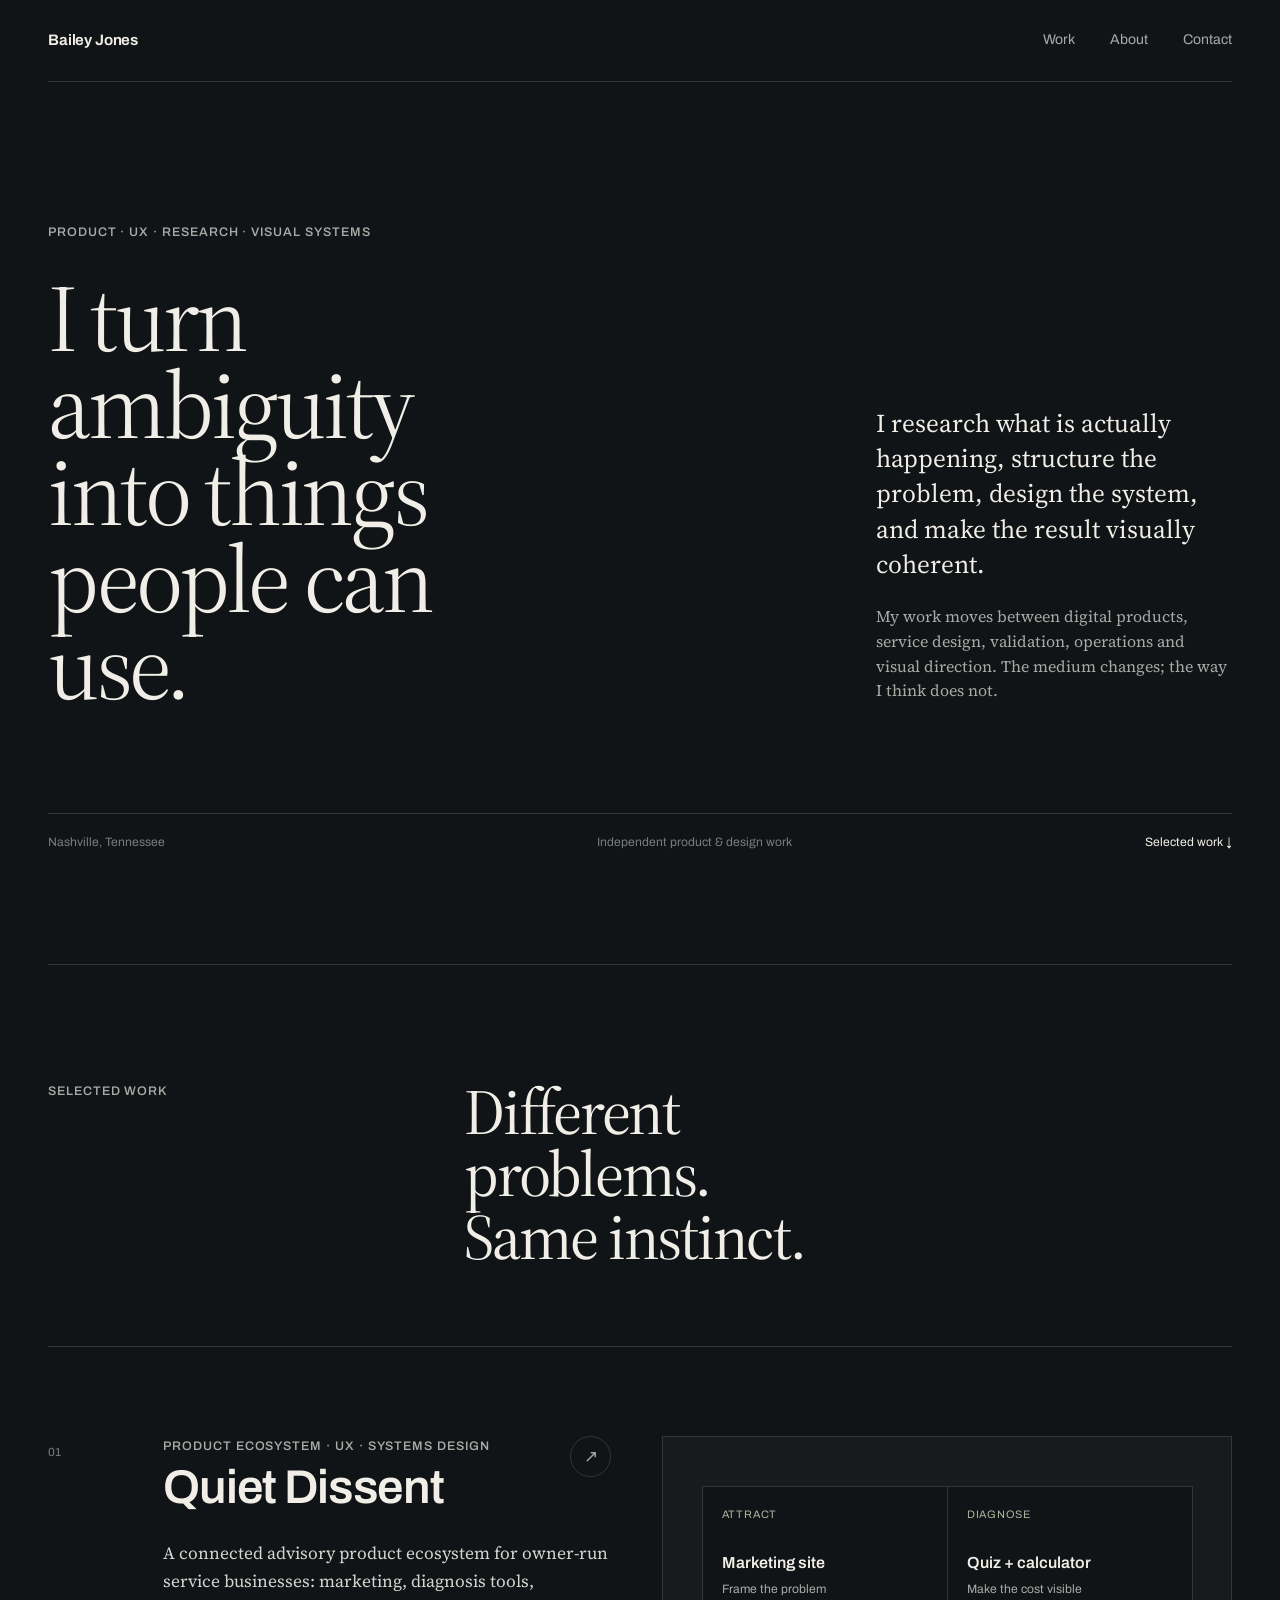
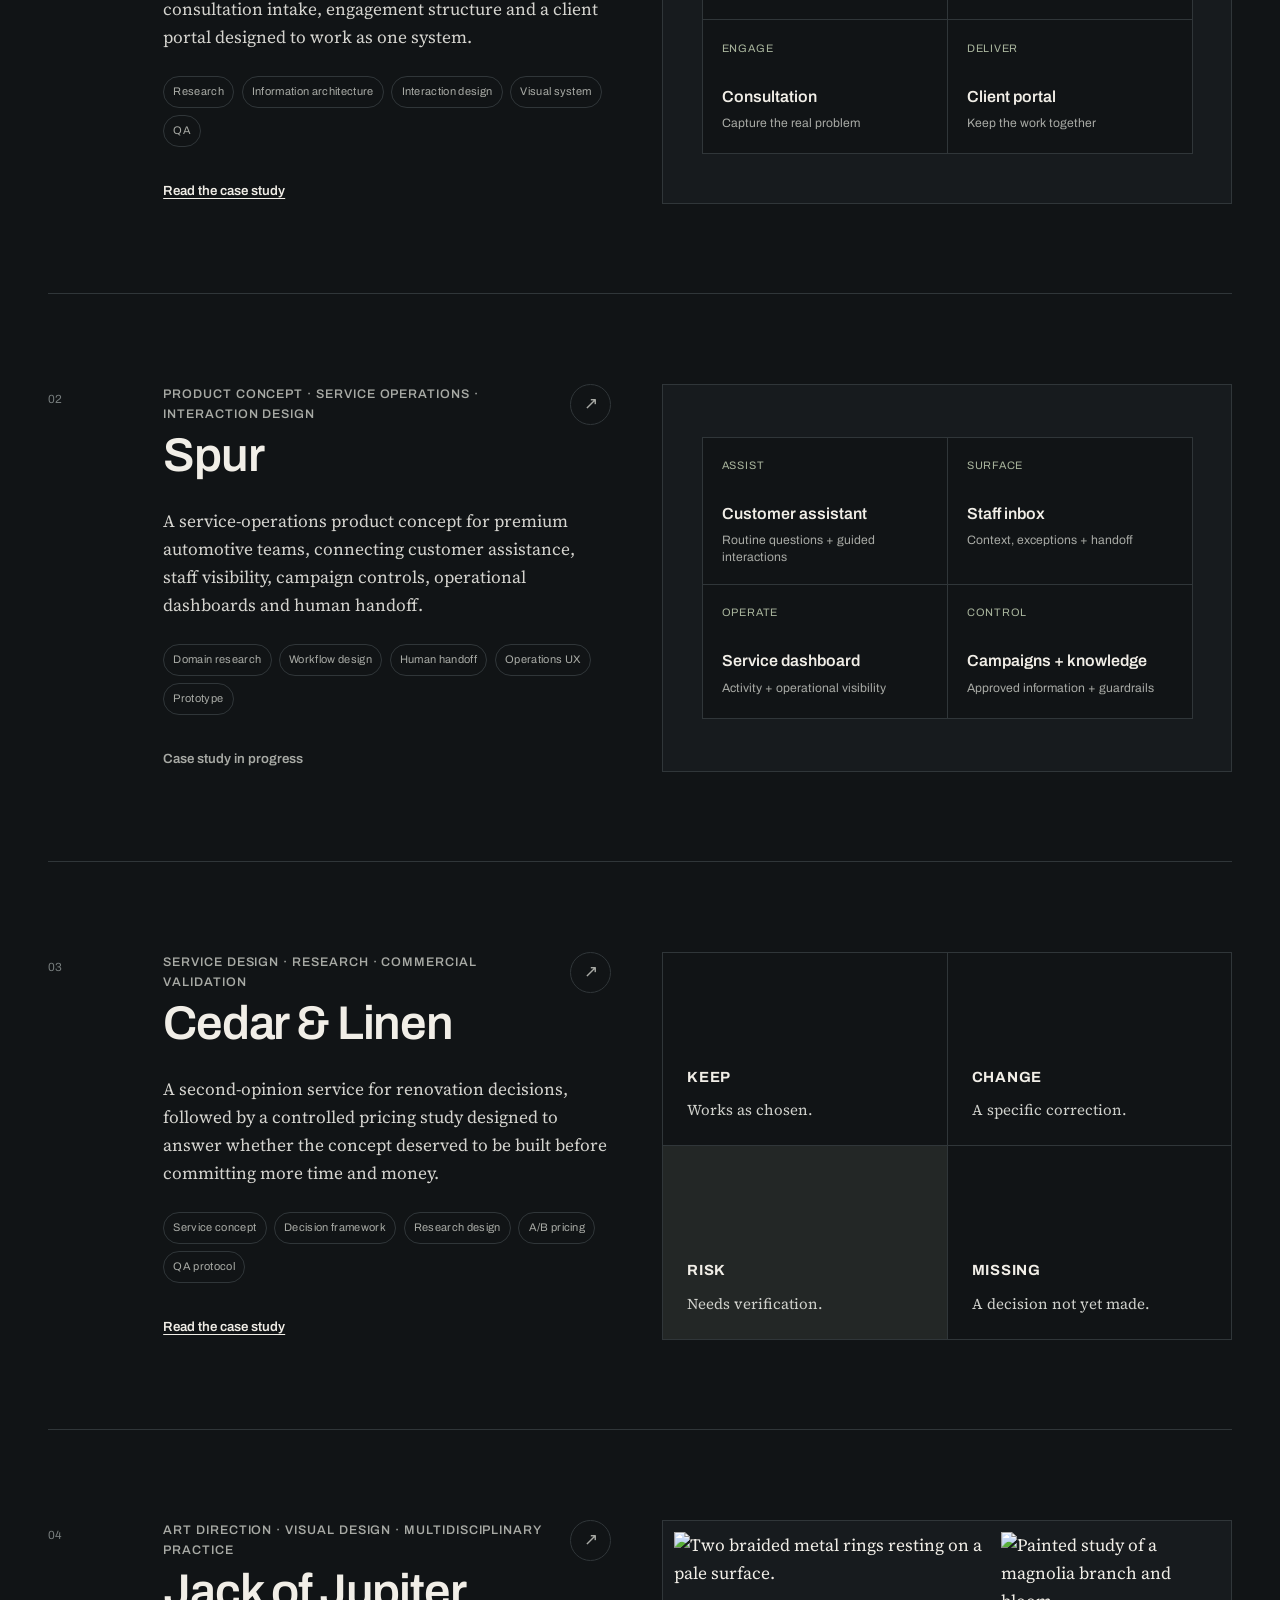
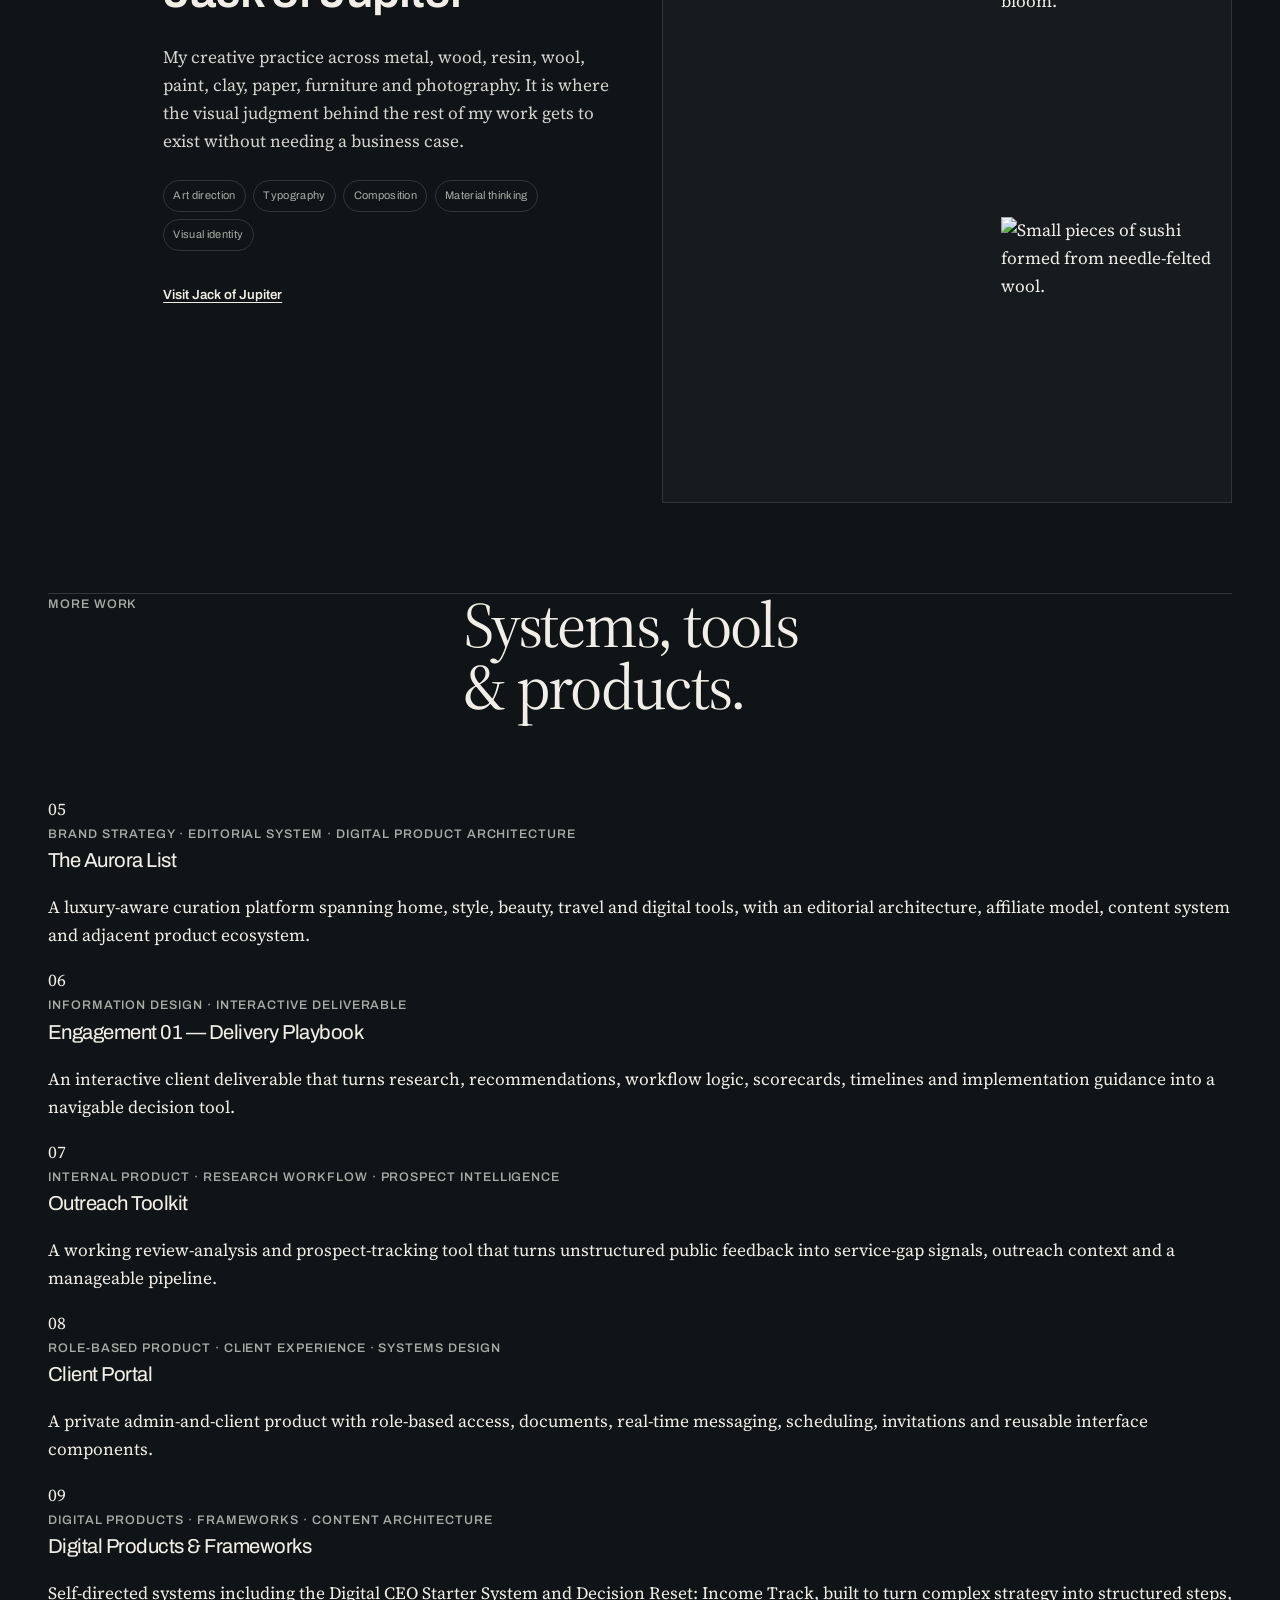
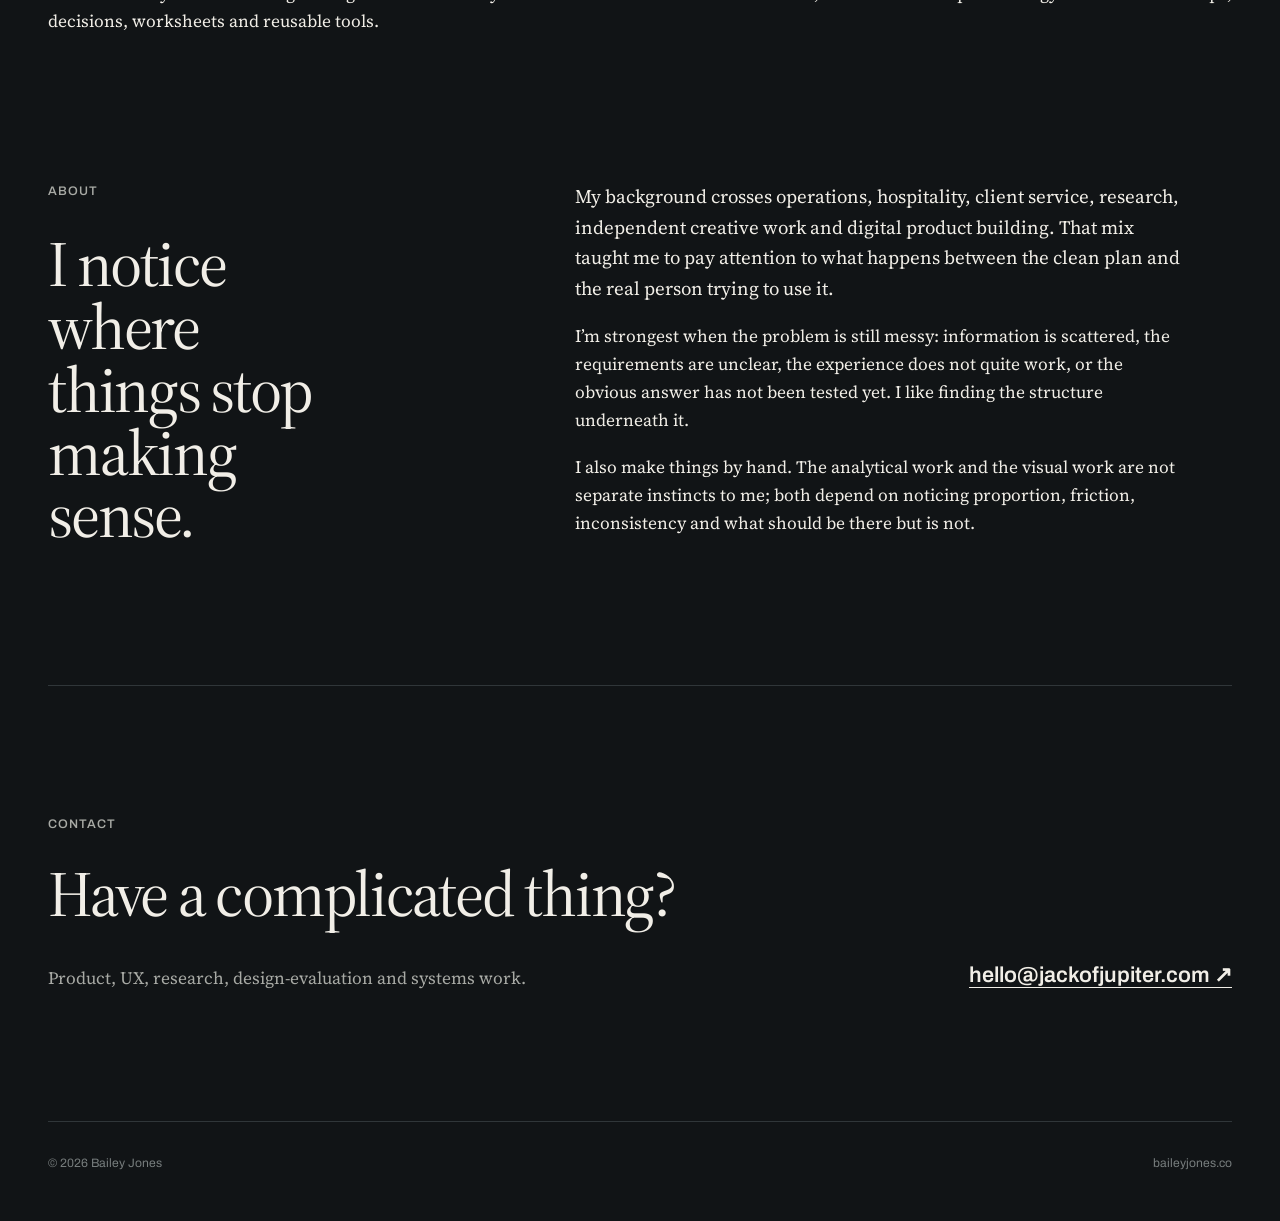
==== commit d25df71e: "Add files via upload" ====
--- a/index.html
+++ b/index.html
@@ -89,13 +89,13 @@
                 <p class="project-type">Product concept · service operations · interaction design</p>
                 <h3>Spur</h3>
               </div>
-              <a class="project-arrow" href="/spur" aria-label="Read Spur case study">↗</a>
+              <span class="project-arrow" aria-hidden="true">↗</span>
             </div>
             <p class="project-desc">A service-operations product concept for premium automotive teams, connecting customer assistance, staff visibility, campaign controls, operational dashboards and human handoff.</p>
             <div class="project-proof">
               <span>Domain research</span><span>Workflow design</span><span>Human handoff</span><span>Operations UX</span><span>Prototype</span>
             </div>
-            <a class="text-link" href="/spur">Read the case study</a>
+            <span class="text-link muted">Case study in progress</span>
           </div>
           <div class="project-visual project-visual-system" aria-label="Spur system overview">
             <div class="system-mini spur-mini">
